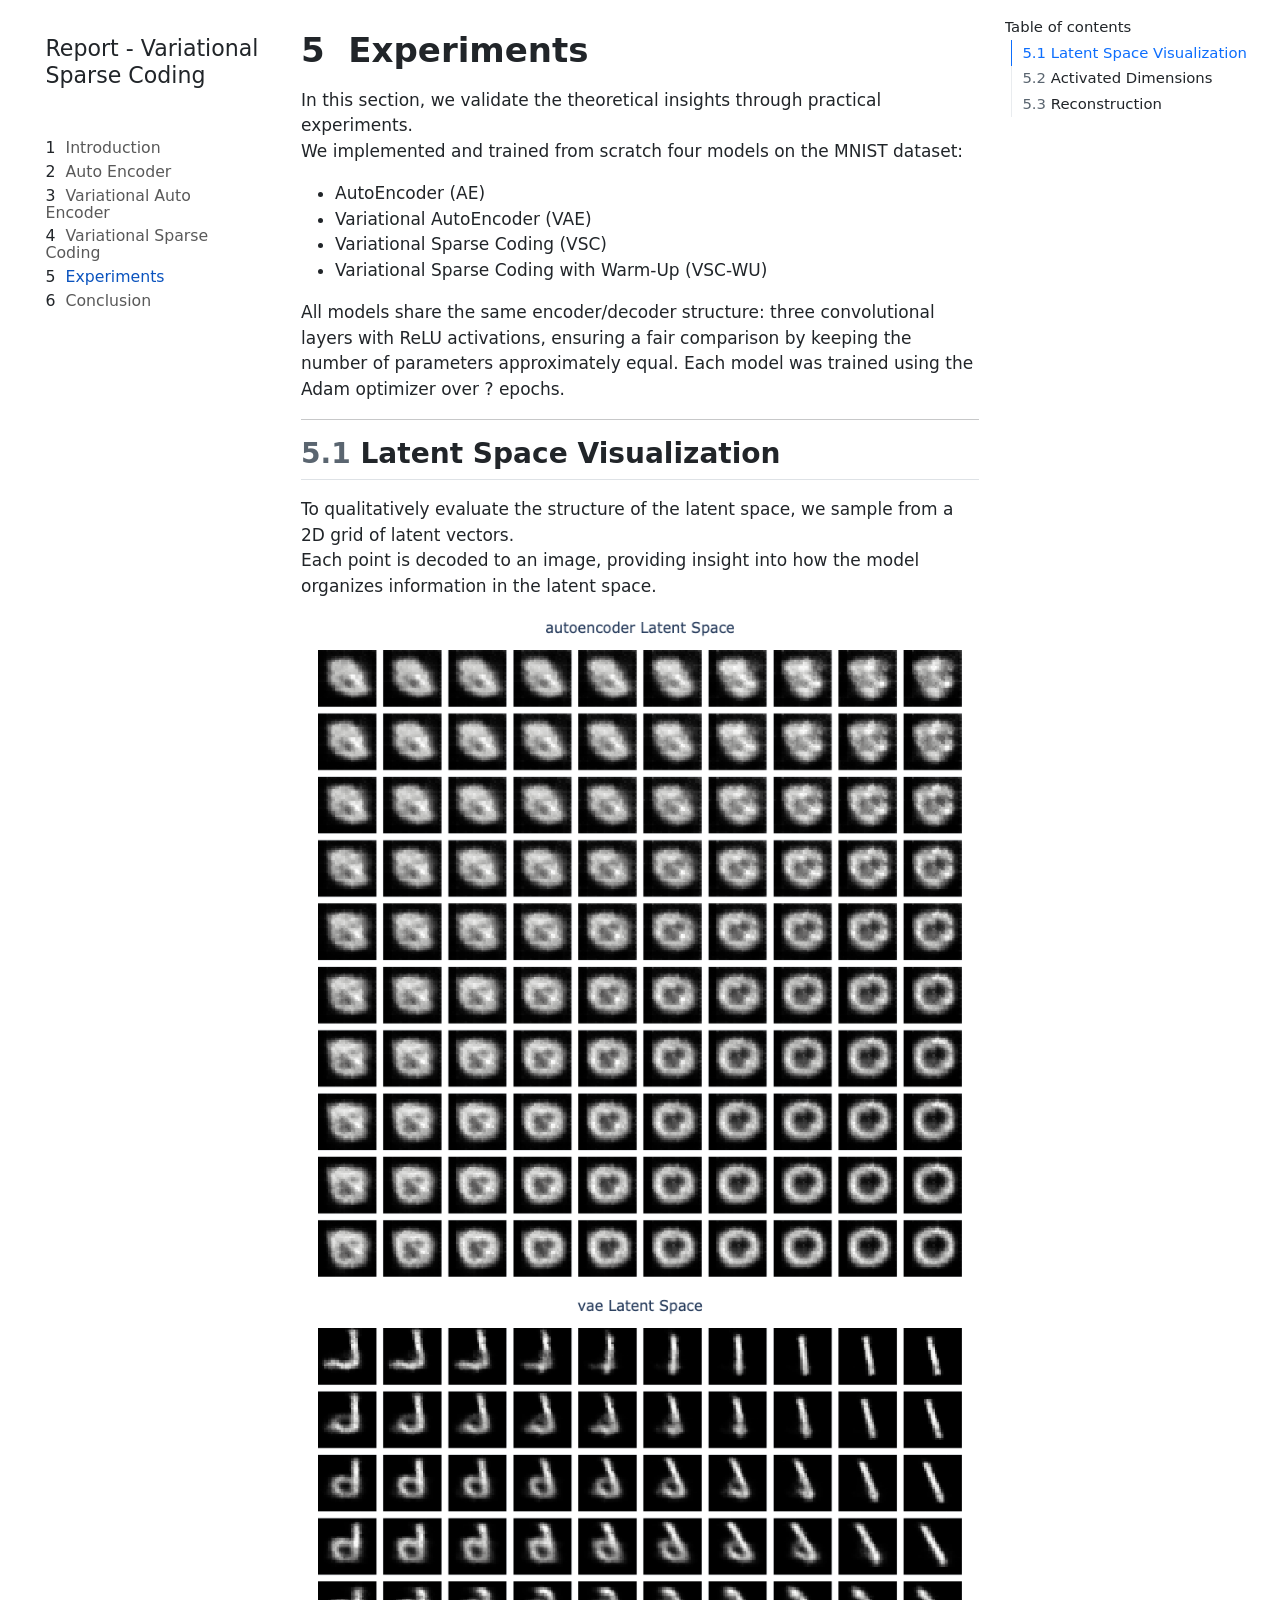
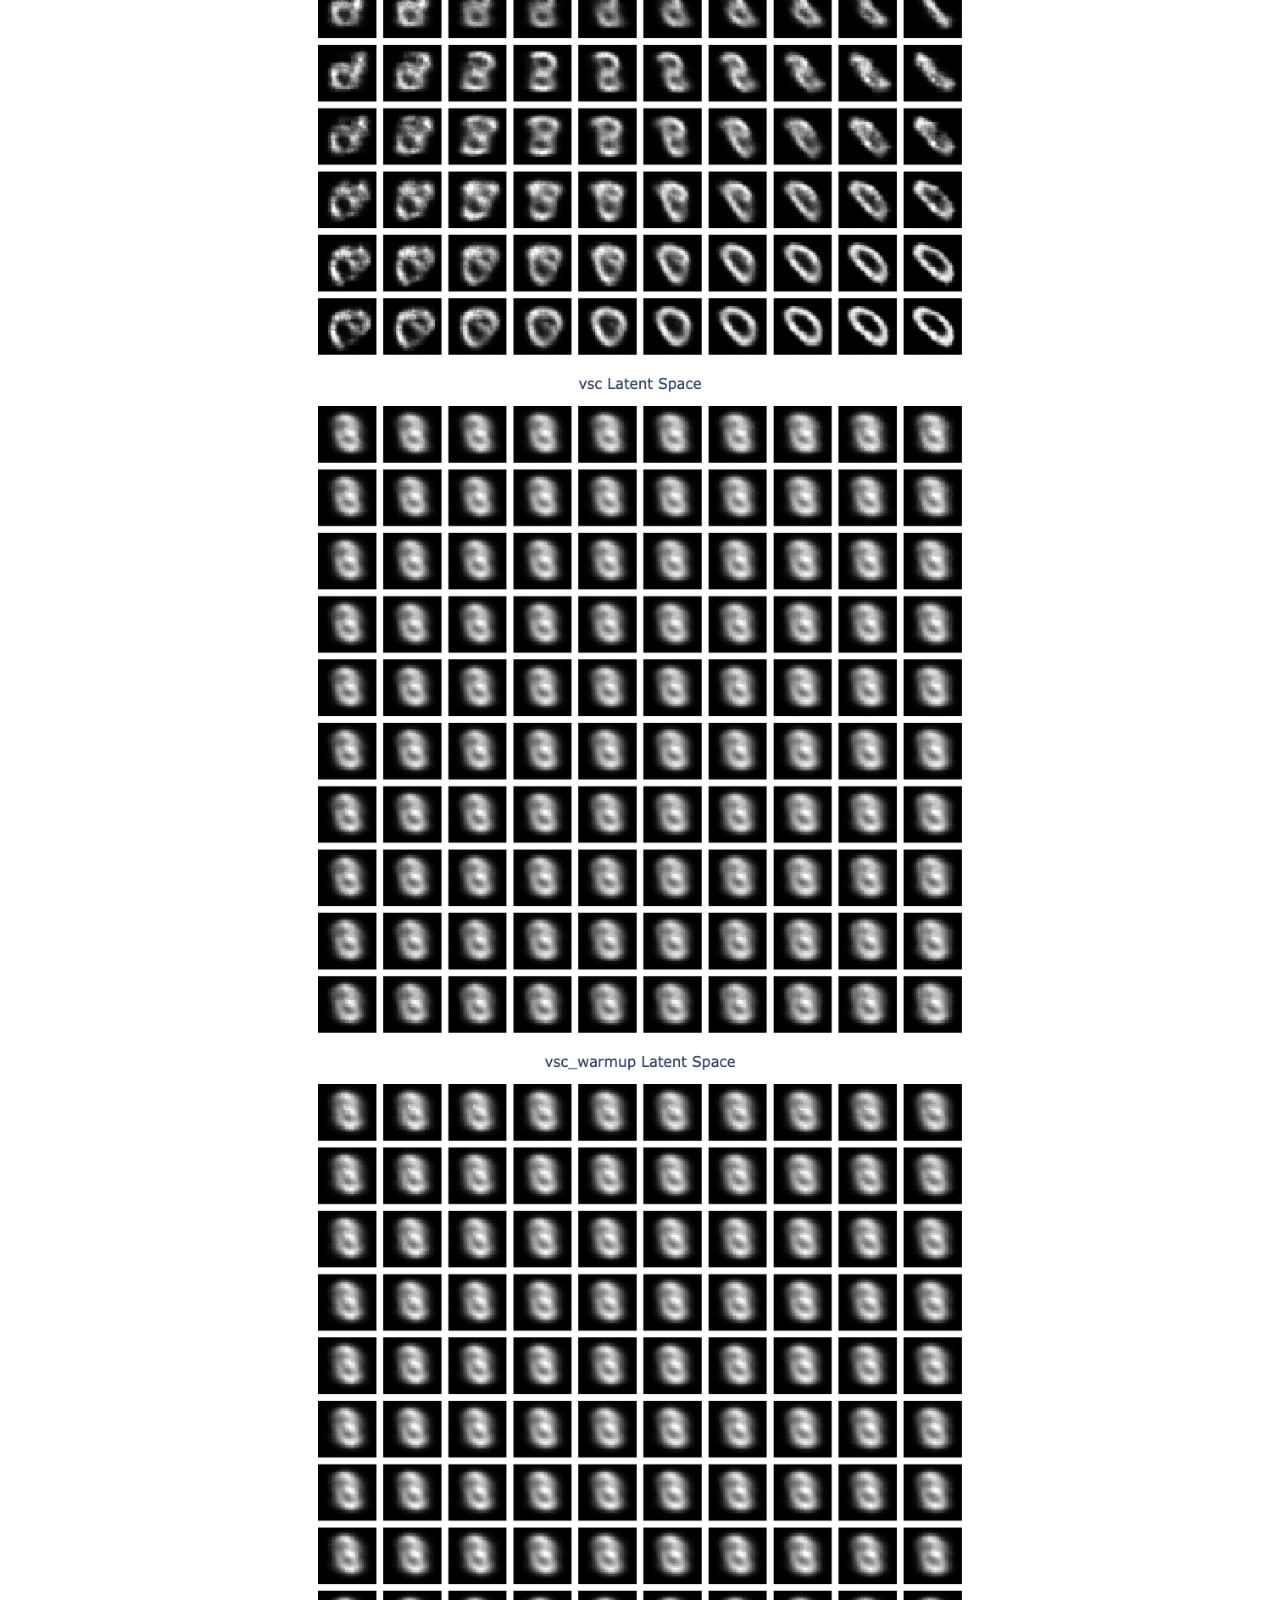
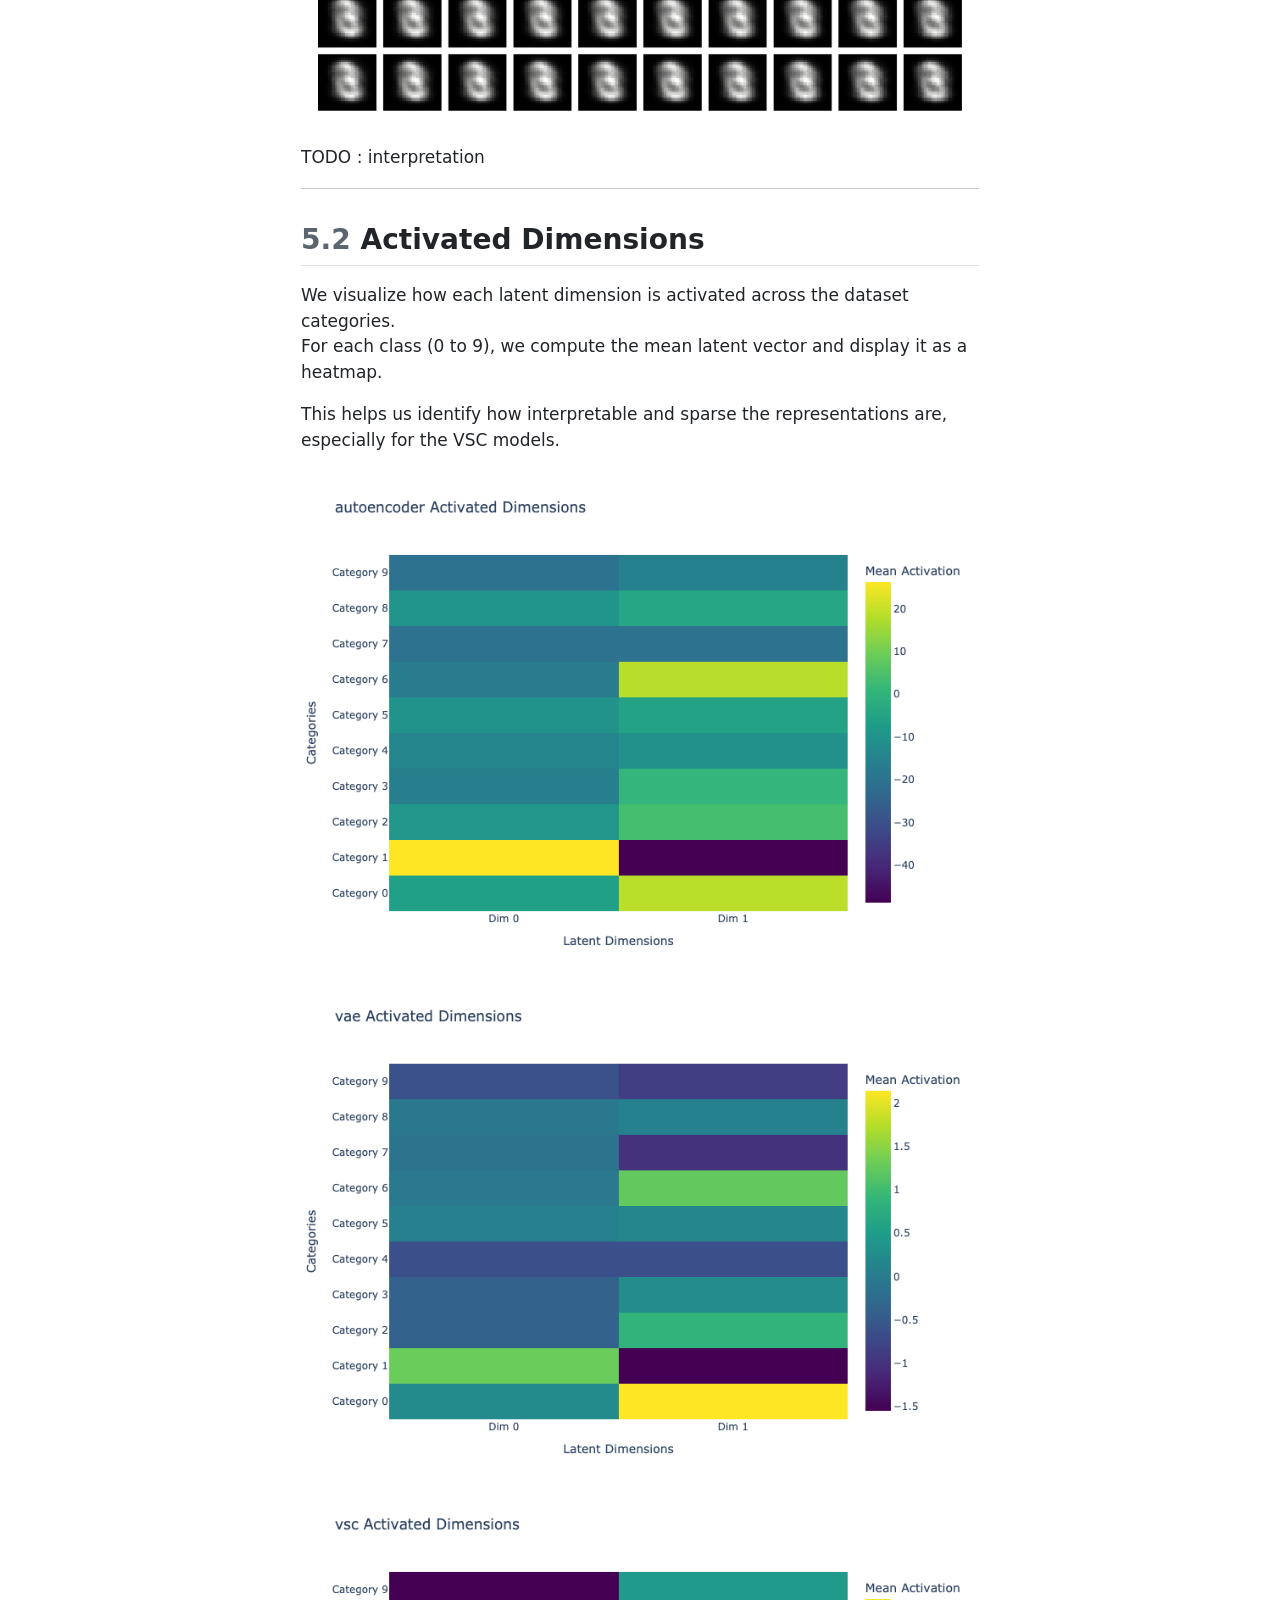
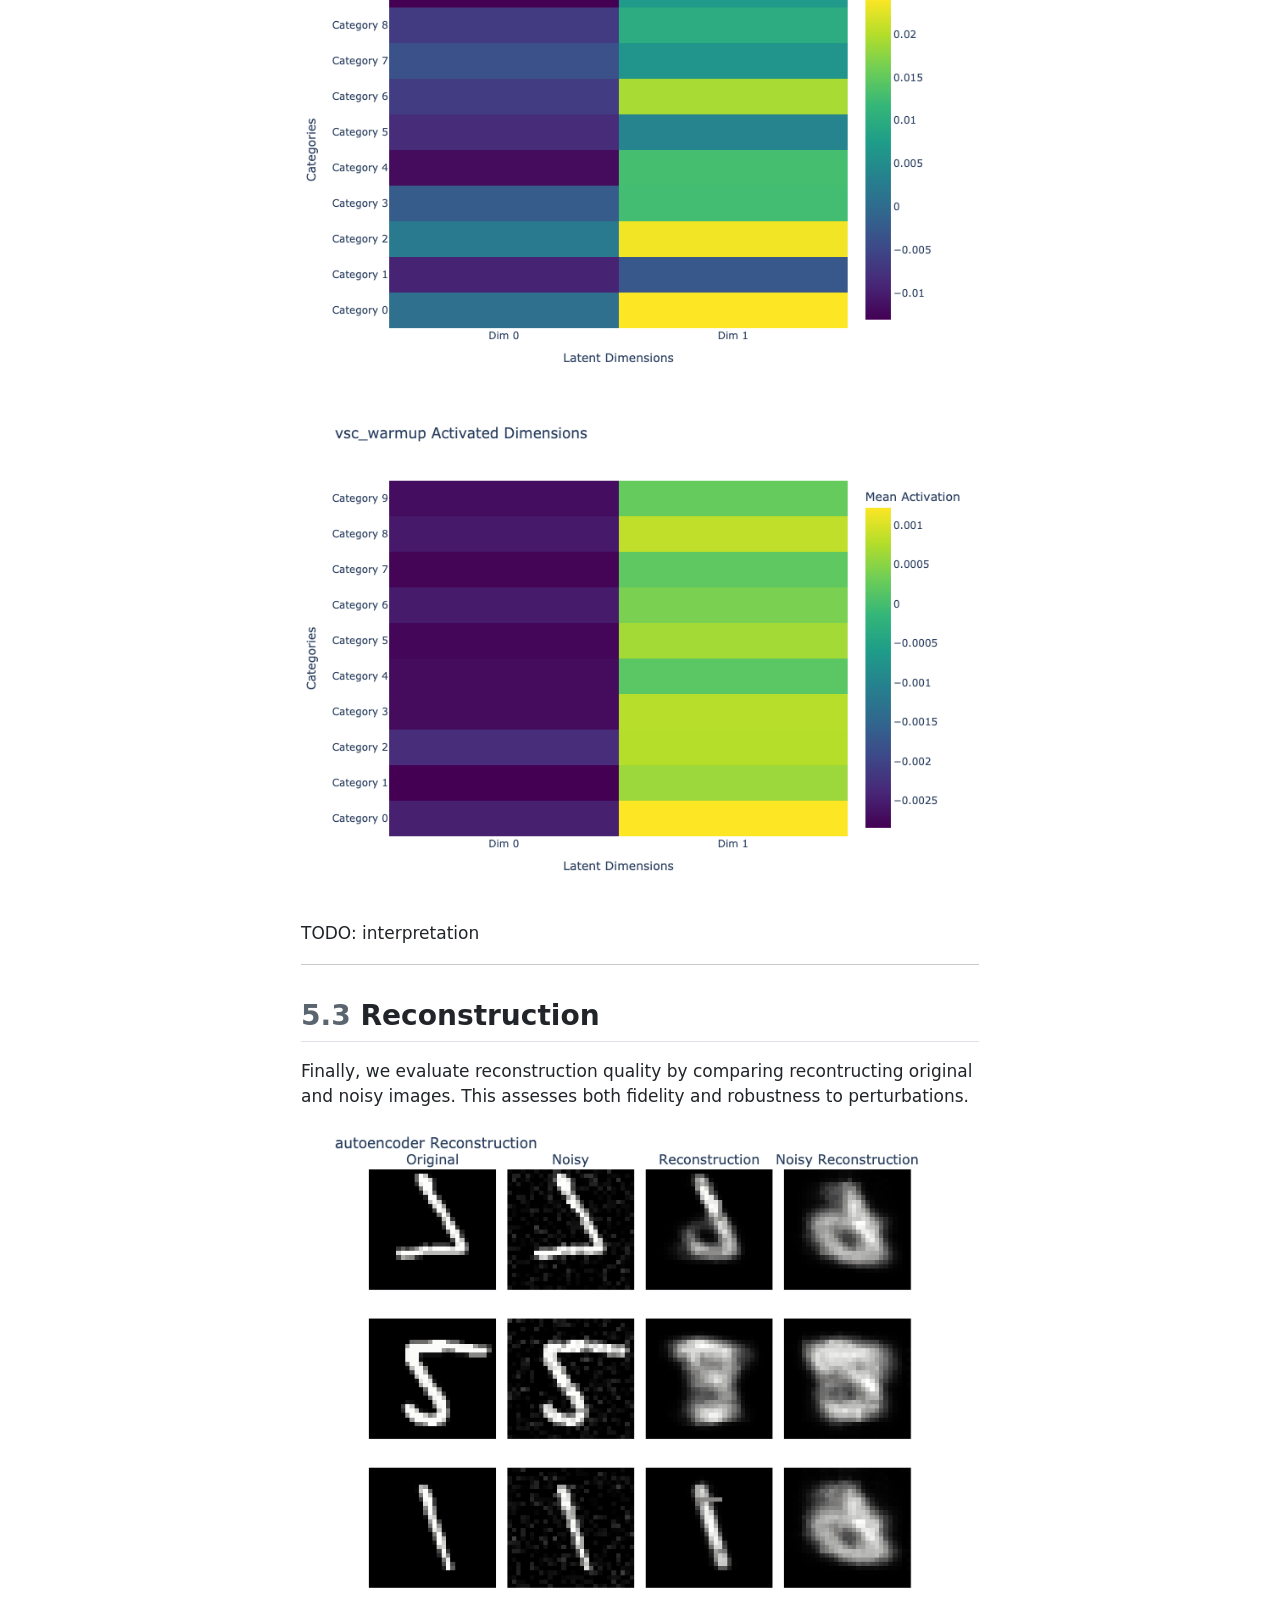
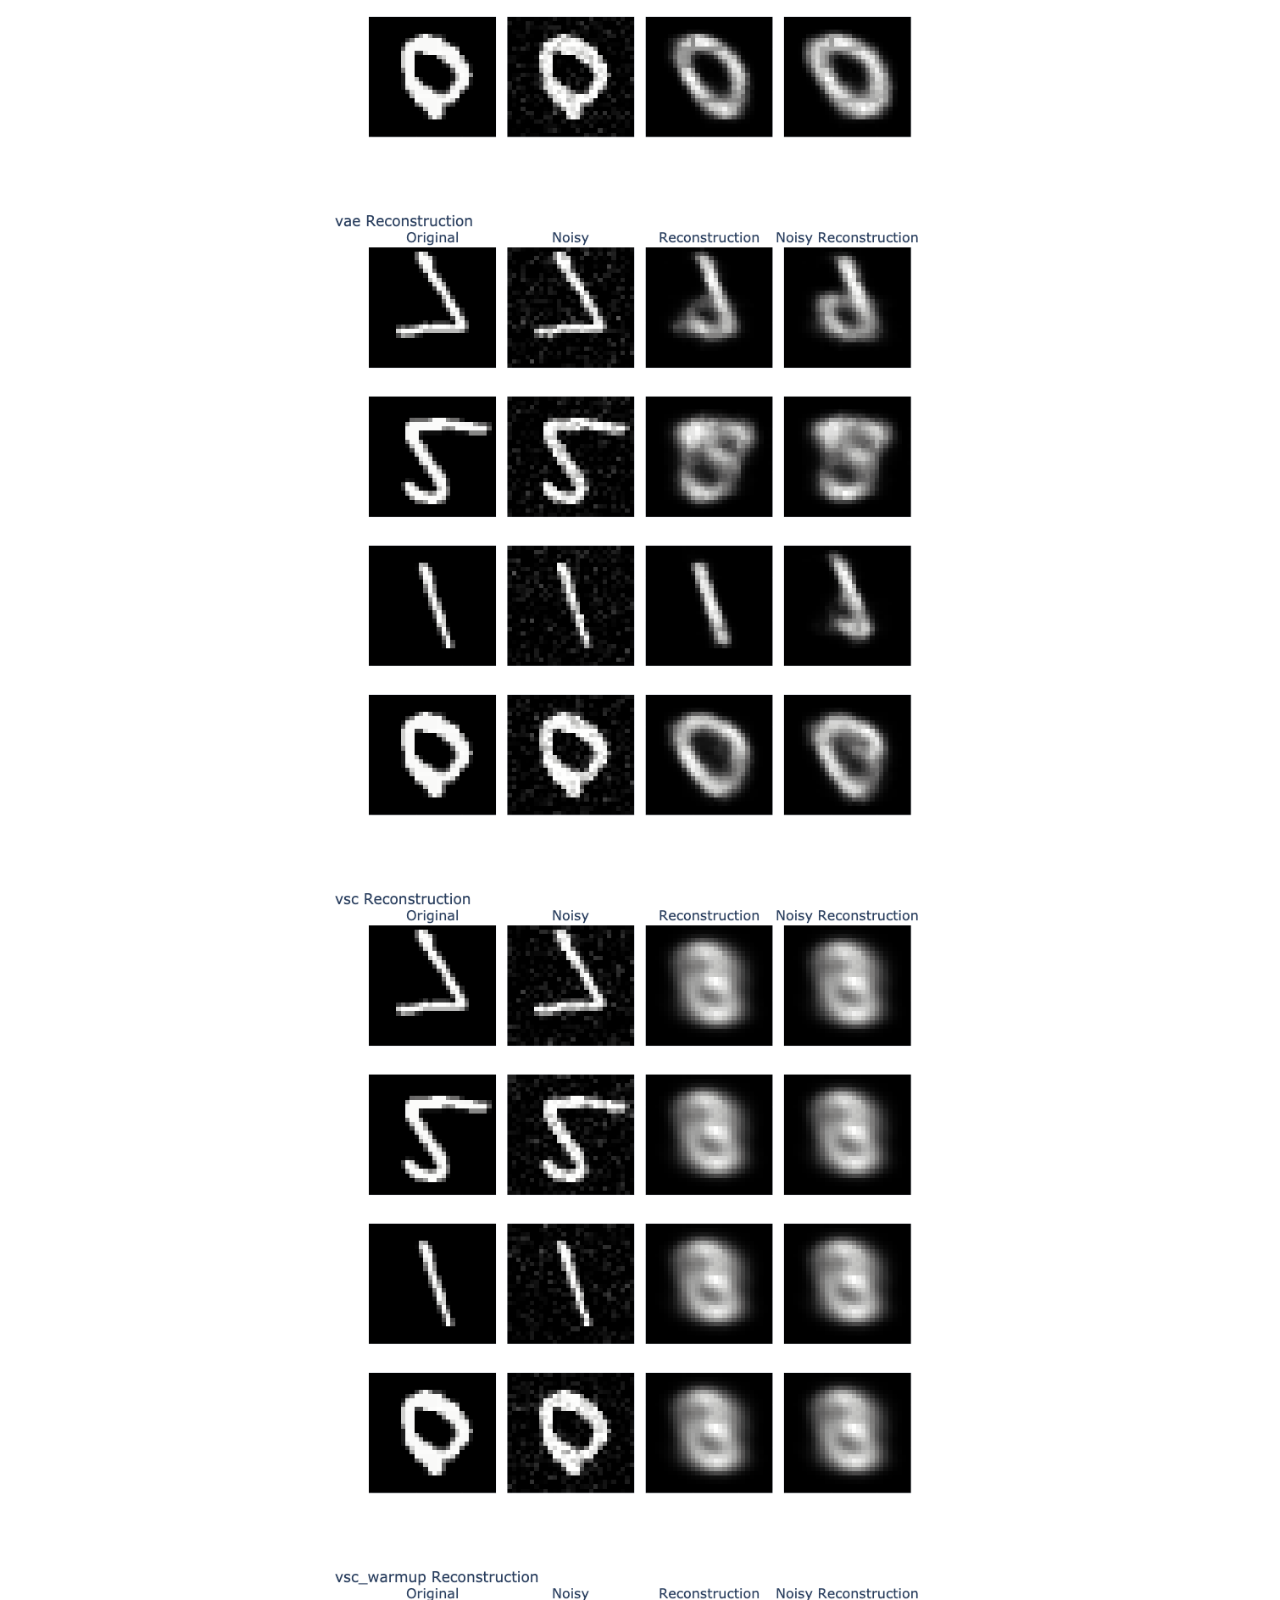
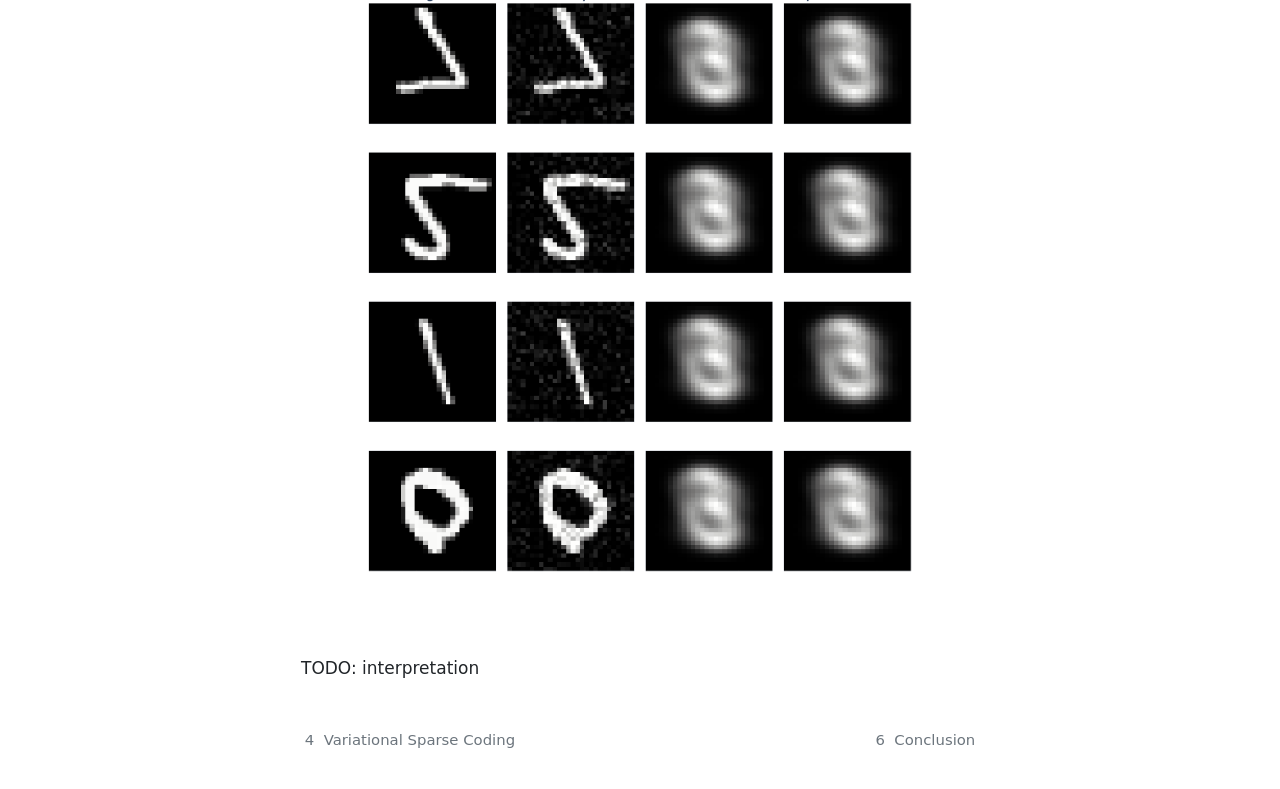
==== docs/experiments.html @ 44fa2bb8 "Merge pull request #7 from keinsam/main Web preview" ====
<!DOCTYPE html>
<html xmlns="http://www.w3.org/1999/xhtml" lang="en" xml:lang="en"><head>

<meta charset="utf-8">
<meta name="generator" content="quarto-1.4.538">

<meta name="viewport" content="width=device-width, initial-scale=1.0, user-scalable=yes">


<title>Report - Variational Sparse Coding - 5&nbsp; Experiments</title>
<style>
code{white-space: pre-wrap;}
span.smallcaps{font-variant: small-caps;}
div.columns{display: flex; gap: min(4vw, 1.5em);}
div.column{flex: auto; overflow-x: auto;}
div.hanging-indent{margin-left: 1.5em; text-indent: -1.5em;}
ul.task-list{list-style: none;}
ul.task-list li input[type="checkbox"] {
  width: 0.8em;
  margin: 0 0.8em 0.2em -1em; /* quarto-specific, see https://github.com/quarto-dev/quarto-cli/issues/4556 */ 
  vertical-align: middle;
}
</style>


<script src="site_libs/quarto-nav/quarto-nav.js"></script>
<script src="site_libs/quarto-nav/headroom.min.js"></script>
<script src="site_libs/clipboard/clipboard.min.js"></script>
<script src="site_libs/quarto-search/autocomplete.umd.js"></script>
<script src="site_libs/quarto-search/fuse.min.js"></script>
<script src="site_libs/quarto-search/quarto-search.js"></script>
<meta name="quarto:offset" content="./">
<link href="./conclusion.html" rel="next">
<link href="./vsc.html" rel="prev">
<script src="site_libs/quarto-html/quarto.js"></script>
<script src="site_libs/quarto-html/popper.min.js"></script>
<script src="site_libs/quarto-html/tippy.umd.min.js"></script>
<script src="site_libs/quarto-html/anchor.min.js"></script>
<link href="site_libs/quarto-html/tippy.css" rel="stylesheet">
<link href="site_libs/quarto-html/quarto-syntax-highlighting.css" rel="stylesheet" id="quarto-text-highlighting-styles">
<script src="site_libs/bootstrap/bootstrap.min.js"></script>
<link href="site_libs/bootstrap/bootstrap-icons.css" rel="stylesheet">
<link href="site_libs/bootstrap/bootstrap.min.css" rel="stylesheet" id="quarto-bootstrap" data-mode="light">
<script id="quarto-search-options" type="application/json">{
  "location": "sidebar",
  "copy-button": false,
  "collapse-after": 3,
  "panel-placement": "start",
  "type": "textbox",
  "limit": 50,
  "keyboard-shortcut": [
    "f",
    "/",
    "s"
  ],
  "show-item-context": false,
  "language": {
    "search-no-results-text": "No results",
    "search-matching-documents-text": "matching documents",
    "search-copy-link-title": "Copy link to search",
    "search-hide-matches-text": "Hide additional matches",
    "search-more-match-text": "more match in this document",
    "search-more-matches-text": "more matches in this document",
    "search-clear-button-title": "Clear",
    "search-text-placeholder": "",
    "search-detached-cancel-button-title": "Cancel",
    "search-submit-button-title": "Submit",
    "search-label": "Search"
  }
}</script>


</head>

<body class="nav-sidebar floating">

<div id="quarto-search-results"></div>
  <header id="quarto-header" class="headroom fixed-top">
  <nav class="quarto-secondary-nav">
    <div class="container-fluid d-flex">
      <button type="button" class="quarto-btn-toggle btn" data-bs-toggle="collapse" data-bs-target=".quarto-sidebar-collapse-item" aria-controls="quarto-sidebar" aria-expanded="false" aria-label="Toggle sidebar navigation" onclick="if (window.quartoToggleHeadroom) { window.quartoToggleHeadroom(); }">
        <i class="bi bi-layout-text-sidebar-reverse"></i>
      </button>
        <nav class="quarto-page-breadcrumbs" aria-label="breadcrumb"><ol class="breadcrumb"><li class="breadcrumb-item"><a href="./experiments.html"><span class="chapter-number">5</span>&nbsp; <span class="chapter-title">Experiments</span></a></li></ol></nav>
        <a class="flex-grow-1" role="button" data-bs-toggle="collapse" data-bs-target=".quarto-sidebar-collapse-item" aria-controls="quarto-sidebar" aria-expanded="false" aria-label="Toggle sidebar navigation" onclick="if (window.quartoToggleHeadroom) { window.quartoToggleHeadroom(); }">      
        </a>
      <button type="button" class="btn quarto-search-button" aria-label="" onclick="window.quartoOpenSearch();">
        <i class="bi bi-search"></i>
      </button>
    </div>
  </nav>
</header>
<!-- content -->
<div id="quarto-content" class="quarto-container page-columns page-rows-contents page-layout-article">
<!-- sidebar -->
  <nav id="quarto-sidebar" class="sidebar collapse collapse-horizontal quarto-sidebar-collapse-item sidebar-navigation floating overflow-auto">
    <div class="pt-lg-2 mt-2 text-left sidebar-header">
    <div class="sidebar-title mb-0 py-0">
      <a href="./">Report - Variational Sparse Coding</a> 
        <div class="sidebar-tools-main">
    <a href="https://github.com/your-username/your-repo-namehttps://github.com/Ophiase/VSC-For-Sparse-VAE" title="Source Code" class="quarto-navigation-tool px-1" aria-label="Source Code"><i class="bi bi-github"></i></a>
    <a href="./Report---Variational-Sparse-Coding.pdf" title="Download PDF" class="quarto-navigation-tool px-1" aria-label="Download PDF"><i class="bi bi-file-pdf"></i></a>
</div>
    </div>
      </div>
        <div class="mt-2 flex-shrink-0 align-items-center">
        <div class="sidebar-search">
        <div id="quarto-search" class="" title="Search"></div>
        </div>
        </div>
    <div class="sidebar-menu-container"> 
    <ul class="list-unstyled mt-1">
        <li class="sidebar-item">
  <div class="sidebar-item-container"> 
  <a href="./index.html" class="sidebar-item-text sidebar-link">
 <span class="menu-text"><span class="chapter-number">1</span>&nbsp; <span class="chapter-title">Introduction</span></span></a>
  </div>
</li>
        <li class="sidebar-item">
  <div class="sidebar-item-container"> 
  <a href="./autoencoder.html" class="sidebar-item-text sidebar-link">
 <span class="menu-text"><span class="chapter-number">2</span>&nbsp; <span class="chapter-title">Auto Encoder</span></span></a>
  </div>
</li>
        <li class="sidebar-item">
  <div class="sidebar-item-container"> 
  <a href="./vae.html" class="sidebar-item-text sidebar-link">
 <span class="menu-text"><span class="chapter-number">3</span>&nbsp; <span class="chapter-title">Variational Auto Encoder</span></span></a>
  </div>
</li>
        <li class="sidebar-item">
  <div class="sidebar-item-container"> 
  <a href="./vsc.html" class="sidebar-item-text sidebar-link">
 <span class="menu-text"><span class="chapter-number">4</span>&nbsp; <span class="chapter-title">Variational Sparse Coding</span></span></a>
  </div>
</li>
        <li class="sidebar-item">
  <div class="sidebar-item-container"> 
  <a href="./experiments.html" class="sidebar-item-text sidebar-link active">
 <span class="menu-text"><span class="chapter-number">5</span>&nbsp; <span class="chapter-title">Experiments</span></span></a>
  </div>
</li>
        <li class="sidebar-item">
  <div class="sidebar-item-container"> 
  <a href="./conclusion.html" class="sidebar-item-text sidebar-link">
 <span class="menu-text"><span class="chapter-number">6</span>&nbsp; <span class="chapter-title">Conclusion</span></span></a>
  </div>
</li>
    </ul>
    </div>
</nav>
<div id="quarto-sidebar-glass" class="quarto-sidebar-collapse-item" data-bs-toggle="collapse" data-bs-target=".quarto-sidebar-collapse-item"></div>
<!-- margin-sidebar -->
    <div id="quarto-margin-sidebar" class="sidebar margin-sidebar">
        <nav id="TOC" role="doc-toc" class="toc-active">
    <h2 id="toc-title">Table of contents</h2>
   
  <ul>
  <li><a href="#latent-space-visualization" id="toc-latent-space-visualization" class="nav-link active" data-scroll-target="#latent-space-visualization"><span class="header-section-number">5.1</span> Latent Space Visualization</a></li>
  <li><a href="#activated-dimensions" id="toc-activated-dimensions" class="nav-link" data-scroll-target="#activated-dimensions"><span class="header-section-number">5.2</span> Activated Dimensions</a></li>
  <li><a href="#reconstruction" id="toc-reconstruction" class="nav-link" data-scroll-target="#reconstruction"><span class="header-section-number">5.3</span> Reconstruction</a></li>
  </ul>
</nav>
    </div>
<!-- main -->
<main class="content" id="quarto-document-content">

<header id="title-block-header" class="quarto-title-block default">
<div class="quarto-title">
<h1 class="title"><span class="chapter-number">5</span>&nbsp; <span class="chapter-title">Experiments</span></h1>
</div>



<div class="quarto-title-meta">

    
  
    
  </div>
  


</header>


<p>In this section, we validate the theoretical insights through practical experiments.<br>
We implemented and trained from scratch four models on the MNIST dataset:</p>
<ul>
<li>AutoEncoder (AE)</li>
<li>Variational AutoEncoder (VAE)<br>
</li>
<li>Variational Sparse Coding (VSC)<br>
</li>
<li>Variational Sparse Coding with Warm-Up (VSC-WU)</li>
</ul>
<p>All models share the same encoder/decoder structure: three convolutional layers with ReLU activations, ensuring a fair comparison by keeping the number of parameters approximately equal. Each model was trained using the Adam optimizer over ? epochs.</p>
<hr>
<section id="latent-space-visualization" class="level2" data-number="5.1">
<h2 data-number="5.1" class="anchored" data-anchor-id="latent-space-visualization"><span class="header-section-number">5.1</span> Latent Space Visualization</h2>
<p>To qualitatively evaluate the structure of the latent space, we sample from a 2D grid of latent vectors.<br>
Each point is decoded to an image, providing insight into how the model organizes information in the latent space.</p>
<p><img src="assets/graphics/autoencoder/latent_space.png" class="img-fluid" alt="AE Latent Space"> <img src="assets/graphics/vae/latent_space.png" class="img-fluid" alt="VAE Latent Space"> <img src="assets/graphics/vsc/latent_space.png" class="img-fluid" alt="VSC Latent Space"> <img src="assets/graphics/vsc_warmup/latent_space.png" class="img-fluid" alt="VSC-WU Latent Space"></p>
<p>TODO : interpretation</p>
<hr>
</section>
<section id="activated-dimensions" class="level2" data-number="5.2">
<h2 data-number="5.2" class="anchored" data-anchor-id="activated-dimensions"><span class="header-section-number">5.2</span> Activated Dimensions</h2>
<p>We visualize how each latent dimension is activated across the dataset categories.<br>
For each class (0 to 9), we compute the mean latent vector and display it as a heatmap.</p>
<p>This helps us identify how interpretable and sparse the representations are, especially for the VSC models.</p>
<p><img src="assets/graphics/autoencoder/activated_dimensions.png" class="img-fluid" alt="AE Activated Dimensions"> <img src="assets/graphics/vae/activated_dimensions.png" class="img-fluid" alt="VAE Activated Dimensions"> <img src="assets/graphics/vsc/activated_dimensions.png" class="img-fluid" alt="VSC Activated Dimensions"> <img src="assets/graphics/vsc_warmup/activated_dimensions.png" class="img-fluid" alt="VSC-WU Activated Dimensions"></p>
<p>TODO: interpretation</p>
<hr>
</section>
<section id="reconstruction" class="level2" data-number="5.3">
<h2 data-number="5.3" class="anchored" data-anchor-id="reconstruction"><span class="header-section-number">5.3</span> Reconstruction</h2>
<p>Finally, we evaluate reconstruction quality by comparing recontructing original and noisy images. This assesses both fidelity and robustness to perturbations.</p>
<p><img src="assets/graphics/autoencoder/reconstruction.png" class="img-fluid" alt="AE Reconstructions"> <img src="assets/graphics/vae/reconstruction.png" class="img-fluid" alt="VAE Reconstructions"> <img src="assets/graphics/vsc/reconstruction.png" class="img-fluid" alt="VSC Reconstructions"> <img src="assets/graphics/vsc_warmup/reconstruction.png" class="img-fluid" alt="VSC-WU Reconstructions"></p>
<p>TODO: interpretation</p>


</section>

</main> <!-- /main -->
<script id="quarto-html-after-body" type="application/javascript">
window.document.addEventListener("DOMContentLoaded", function (event) {
  const toggleBodyColorMode = (bsSheetEl) => {
    const mode = bsSheetEl.getAttribute("data-mode");
    const bodyEl = window.document.querySelector("body");
    if (mode === "dark") {
      bodyEl.classList.add("quarto-dark");
      bodyEl.classList.remove("quarto-light");
    } else {
      bodyEl.classList.add("quarto-light");
      bodyEl.classList.remove("quarto-dark");
    }
  }
  const toggleBodyColorPrimary = () => {
    const bsSheetEl = window.document.querySelector("link#quarto-bootstrap");
    if (bsSheetEl) {
      toggleBodyColorMode(bsSheetEl);
    }
  }
  toggleBodyColorPrimary();  
  const icon = "";
  const anchorJS = new window.AnchorJS();
  anchorJS.options = {
    placement: 'right',
    icon: icon
  };
  anchorJS.add('.anchored');
  const isCodeAnnotation = (el) => {
    for (const clz of el.classList) {
      if (clz.startsWith('code-annotation-')) {                     
        return true;
      }
    }
    return false;
  }
  const clipboard = new window.ClipboardJS('.code-copy-button', {
    text: function(trigger) {
      const codeEl = trigger.previousElementSibling.cloneNode(true);
      for (const childEl of codeEl.children) {
        if (isCodeAnnotation(childEl)) {
          childEl.remove();
        }
      }
      return codeEl.innerText;
    }
  });
  clipboard.on('success', function(e) {
    // button target
    const button = e.trigger;
    // don't keep focus
    button.blur();
    // flash "checked"
    button.classList.add('code-copy-button-checked');
    var currentTitle = button.getAttribute("title");
    button.setAttribute("title", "Copied!");
    let tooltip;
    if (window.bootstrap) {
      button.setAttribute("data-bs-toggle", "tooltip");
      button.setAttribute("data-bs-placement", "left");
      button.setAttribute("data-bs-title", "Copied!");
      tooltip = new bootstrap.Tooltip(button, 
        { trigger: "manual", 
          customClass: "code-copy-button-tooltip",
          offset: [0, -8]});
      tooltip.show();    
    }
    setTimeout(function() {
      if (tooltip) {
        tooltip.hide();
        button.removeAttribute("data-bs-title");
        button.removeAttribute("data-bs-toggle");
        button.removeAttribute("data-bs-placement");
      }
      button.setAttribute("title", currentTitle);
      button.classList.remove('code-copy-button-checked');
    }, 1000);
    // clear code selection
    e.clearSelection();
  });
  function tippyHover(el, contentFn, onTriggerFn, onUntriggerFn) {
    const config = {
      allowHTML: true,
      maxWidth: 500,
      delay: 100,
      arrow: false,
      appendTo: function(el) {
          return el.parentElement;
      },
      interactive: true,
      interactiveBorder: 10,
      theme: 'quarto',
      placement: 'bottom-start',
    };
    if (contentFn) {
      config.content = contentFn;
    }
    if (onTriggerFn) {
      config.onTrigger = onTriggerFn;
    }
    if (onUntriggerFn) {
      config.onUntrigger = onUntriggerFn;
    }
    window.tippy(el, config); 
  }
  const noterefs = window.document.querySelectorAll('a[role="doc-noteref"]');
  for (var i=0; i<noterefs.length; i++) {
    const ref = noterefs[i];
    tippyHover(ref, function() {
      // use id or data attribute instead here
      let href = ref.getAttribute('data-footnote-href') || ref.getAttribute('href');
      try { href = new URL(href).hash; } catch {}
      const id = href.replace(/^#\/?/, "");
      const note = window.document.getElementById(id);
      return note.innerHTML;
    });
  }
  const xrefs = window.document.querySelectorAll('a.quarto-xref');
  const processXRef = (id, note) => {
    // Strip column container classes
    const stripColumnClz = (el) => {
      el.classList.remove("page-full", "page-columns");
      if (el.children) {
        for (const child of el.children) {
          stripColumnClz(child);
        }
      }
    }
    stripColumnClz(note)
    if (id === null || id.startsWith('sec-')) {
      // Special case sections, only their first couple elements
      const container = document.createElement("div");
      if (note.children && note.children.length > 2) {
        container.appendChild(note.children[0].cloneNode(true));
        for (let i = 1; i < note.children.length; i++) {
          const child = note.children[i];
          if (child.tagName === "P" && child.innerText === "") {
            continue;
          } else {
            container.appendChild(child.cloneNode(true));
            break;
          }
        }
        if (window.Quarto?.typesetMath) {
          window.Quarto.typesetMath(container);
        }
        return container.innerHTML
      } else {
        if (window.Quarto?.typesetMath) {
          window.Quarto.typesetMath(note);
        }
        return note.innerHTML;
      }
    } else {
      // Remove any anchor links if they are present
      const anchorLink = note.querySelector('a.anchorjs-link');
      if (anchorLink) {
        anchorLink.remove();
      }
      if (window.Quarto?.typesetMath) {
        window.Quarto.typesetMath(note);
      }
      return note.innerHTML;
    }
  }
  for (var i=0; i<xrefs.length; i++) {
    const xref = xrefs[i];
    tippyHover(xref, undefined, function(instance) {
      instance.disable();
      let url = xref.getAttribute('href');
      let hash = undefined; 
      if (url.startsWith('#')) {
        hash = url;
      } else {
        try { hash = new URL(url).hash; } catch {}
      }
      if (hash) {
        const id = hash.replace(/^#\/?/, "");
        const note = window.document.getElementById(id);
        if (note !== null) {
          try {
            const html = processXRef(id, note.cloneNode(true));
            instance.setContent(html);
          } finally {
            instance.enable();
            instance.show();
          }
        } else {
          // See if we can fetch this
          fetch(url.split('#')[0])
          .then(res => res.text())
          .then(html => {
            const parser = new DOMParser();
            const htmlDoc = parser.parseFromString(html, "text/html");
            const note = htmlDoc.getElementById(id);
            if (note !== null) {
              const html = processXRef(id, note);
              instance.setContent(html);
            } 
          }).finally(() => {
            instance.enable();
            instance.show();
          });
        }
      } else {
        // See if we can fetch a full url (with no hash to target)
        // This is a special case and we should probably do some content thinning / targeting
        fetch(url)
        .then(res => res.text())
        .then(html => {
          const parser = new DOMParser();
          const htmlDoc = parser.parseFromString(html, "text/html");
          const note = htmlDoc.querySelector('main.content');
          if (note !== null) {
            // This should only happen for chapter cross references
            // (since there is no id in the URL)
            // remove the first header
            if (note.children.length > 0 && note.children[0].tagName === "HEADER") {
              note.children[0].remove();
            }
            const html = processXRef(null, note);
            instance.setContent(html);
          } 
        }).finally(() => {
          instance.enable();
          instance.show();
        });
      }
    }, function(instance) {
    });
  }
      let selectedAnnoteEl;
      const selectorForAnnotation = ( cell, annotation) => {
        let cellAttr = 'data-code-cell="' + cell + '"';
        let lineAttr = 'data-code-annotation="' +  annotation + '"';
        const selector = 'span[' + cellAttr + '][' + lineAttr + ']';
        return selector;
      }
      const selectCodeLines = (annoteEl) => {
        const doc = window.document;
        const targetCell = annoteEl.getAttribute("data-target-cell");
        const targetAnnotation = annoteEl.getAttribute("data-target-annotation");
        const annoteSpan = window.document.querySelector(selectorForAnnotation(targetCell, targetAnnotation));
        const lines = annoteSpan.getAttribute("data-code-lines").split(",");
        const lineIds = lines.map((line) => {
          return targetCell + "-" + line;
        })
        let top = null;
        let height = null;
        let parent = null;
        if (lineIds.length > 0) {
            //compute the position of the single el (top and bottom and make a div)
            const el = window.document.getElementById(lineIds[0]);
            top = el.offsetTop;
            height = el.offsetHeight;
            parent = el.parentElement.parentElement;
          if (lineIds.length > 1) {
            const lastEl = window.document.getElementById(lineIds[lineIds.length - 1]);
            const bottom = lastEl.offsetTop + lastEl.offsetHeight;
            height = bottom - top;
          }
          if (top !== null && height !== null && parent !== null) {
            // cook up a div (if necessary) and position it 
            let div = window.document.getElementById("code-annotation-line-highlight");
            if (div === null) {
              div = window.document.createElement("div");
              div.setAttribute("id", "code-annotation-line-highlight");
              div.style.position = 'absolute';
              parent.appendChild(div);
            }
            div.style.top = top - 2 + "px";
            div.style.height = height + 4 + "px";
            div.style.left = 0;
            let gutterDiv = window.document.getElementById("code-annotation-line-highlight-gutter");
            if (gutterDiv === null) {
              gutterDiv = window.document.createElement("div");
              gutterDiv.setAttribute("id", "code-annotation-line-highlight-gutter");
              gutterDiv.style.position = 'absolute';
              const codeCell = window.document.getElementById(targetCell);
              const gutter = codeCell.querySelector('.code-annotation-gutter');
              gutter.appendChild(gutterDiv);
            }
            gutterDiv.style.top = top - 2 + "px";
            gutterDiv.style.height = height + 4 + "px";
          }
          selectedAnnoteEl = annoteEl;
        }
      };
      const unselectCodeLines = () => {
        const elementsIds = ["code-annotation-line-highlight", "code-annotation-line-highlight-gutter"];
        elementsIds.forEach((elId) => {
          const div = window.document.getElementById(elId);
          if (div) {
            div.remove();
          }
        });
        selectedAnnoteEl = undefined;
      };
        // Handle positioning of the toggle
    window.addEventListener(
      "resize",
      throttle(() => {
        elRect = undefined;
        if (selectedAnnoteEl) {
          selectCodeLines(selectedAnnoteEl);
        }
      }, 10)
    );
    function throttle(fn, ms) {
    let throttle = false;
    let timer;
      return (...args) => {
        if(!throttle) { // first call gets through
            fn.apply(this, args);
            throttle = true;
        } else { // all the others get throttled
            if(timer) clearTimeout(timer); // cancel #2
            timer = setTimeout(() => {
              fn.apply(this, args);
              timer = throttle = false;
            }, ms);
        }
      };
    }
      // Attach click handler to the DT
      const annoteDls = window.document.querySelectorAll('dt[data-target-cell]');
      for (const annoteDlNode of annoteDls) {
        annoteDlNode.addEventListener('click', (event) => {
          const clickedEl = event.target;
          if (clickedEl !== selectedAnnoteEl) {
            unselectCodeLines();
            const activeEl = window.document.querySelector('dt[data-target-cell].code-annotation-active');
            if (activeEl) {
              activeEl.classList.remove('code-annotation-active');
            }
            selectCodeLines(clickedEl);
            clickedEl.classList.add('code-annotation-active');
          } else {
            // Unselect the line
            unselectCodeLines();
            clickedEl.classList.remove('code-annotation-active');
          }
        });
      }
  const findCites = (el) => {
    const parentEl = el.parentElement;
    if (parentEl) {
      const cites = parentEl.dataset.cites;
      if (cites) {
        return {
          el,
          cites: cites.split(' ')
        };
      } else {
        return findCites(el.parentElement)
      }
    } else {
      return undefined;
    }
  };
  var bibliorefs = window.document.querySelectorAll('a[role="doc-biblioref"]');
  for (var i=0; i<bibliorefs.length; i++) {
    const ref = bibliorefs[i];
    const citeInfo = findCites(ref);
    if (citeInfo) {
      tippyHover(citeInfo.el, function() {
        var popup = window.document.createElement('div');
        citeInfo.cites.forEach(function(cite) {
          var citeDiv = window.document.createElement('div');
          citeDiv.classList.add('hanging-indent');
          citeDiv.classList.add('csl-entry');
          var biblioDiv = window.document.getElementById('ref-' + cite);
          if (biblioDiv) {
            citeDiv.innerHTML = biblioDiv.innerHTML;
          }
          popup.appendChild(citeDiv);
        });
        return popup.innerHTML;
      });
    }
  }
});
</script>
<nav class="page-navigation">
  <div class="nav-page nav-page-previous">
      <a href="./vsc.html" class="pagination-link  aria-label=" &lt;span="" sparse="" coding&lt;="" span&gt;"="">
        <i class="bi bi-arrow-left-short"></i> <span class="nav-page-text"><span class="chapter-number">4</span>&nbsp; <span class="chapter-title">Variational Sparse Coding</span></span>
      </a>          
  </div>
  <div class="nav-page nav-page-next">
      <a href="./conclusion.html" class="pagination-link" aria-label="<span class='chapter-number'>6</span>&nbsp; <span class='chapter-title'>Conclusion</span>">
        <span class="nav-page-text"><span class="chapter-number">6</span>&nbsp; <span class="chapter-title">Conclusion</span></span> <i class="bi bi-arrow-right-short"></i>
      </a>
  </div>
</nav>
</div> <!-- /content -->




</body></html>
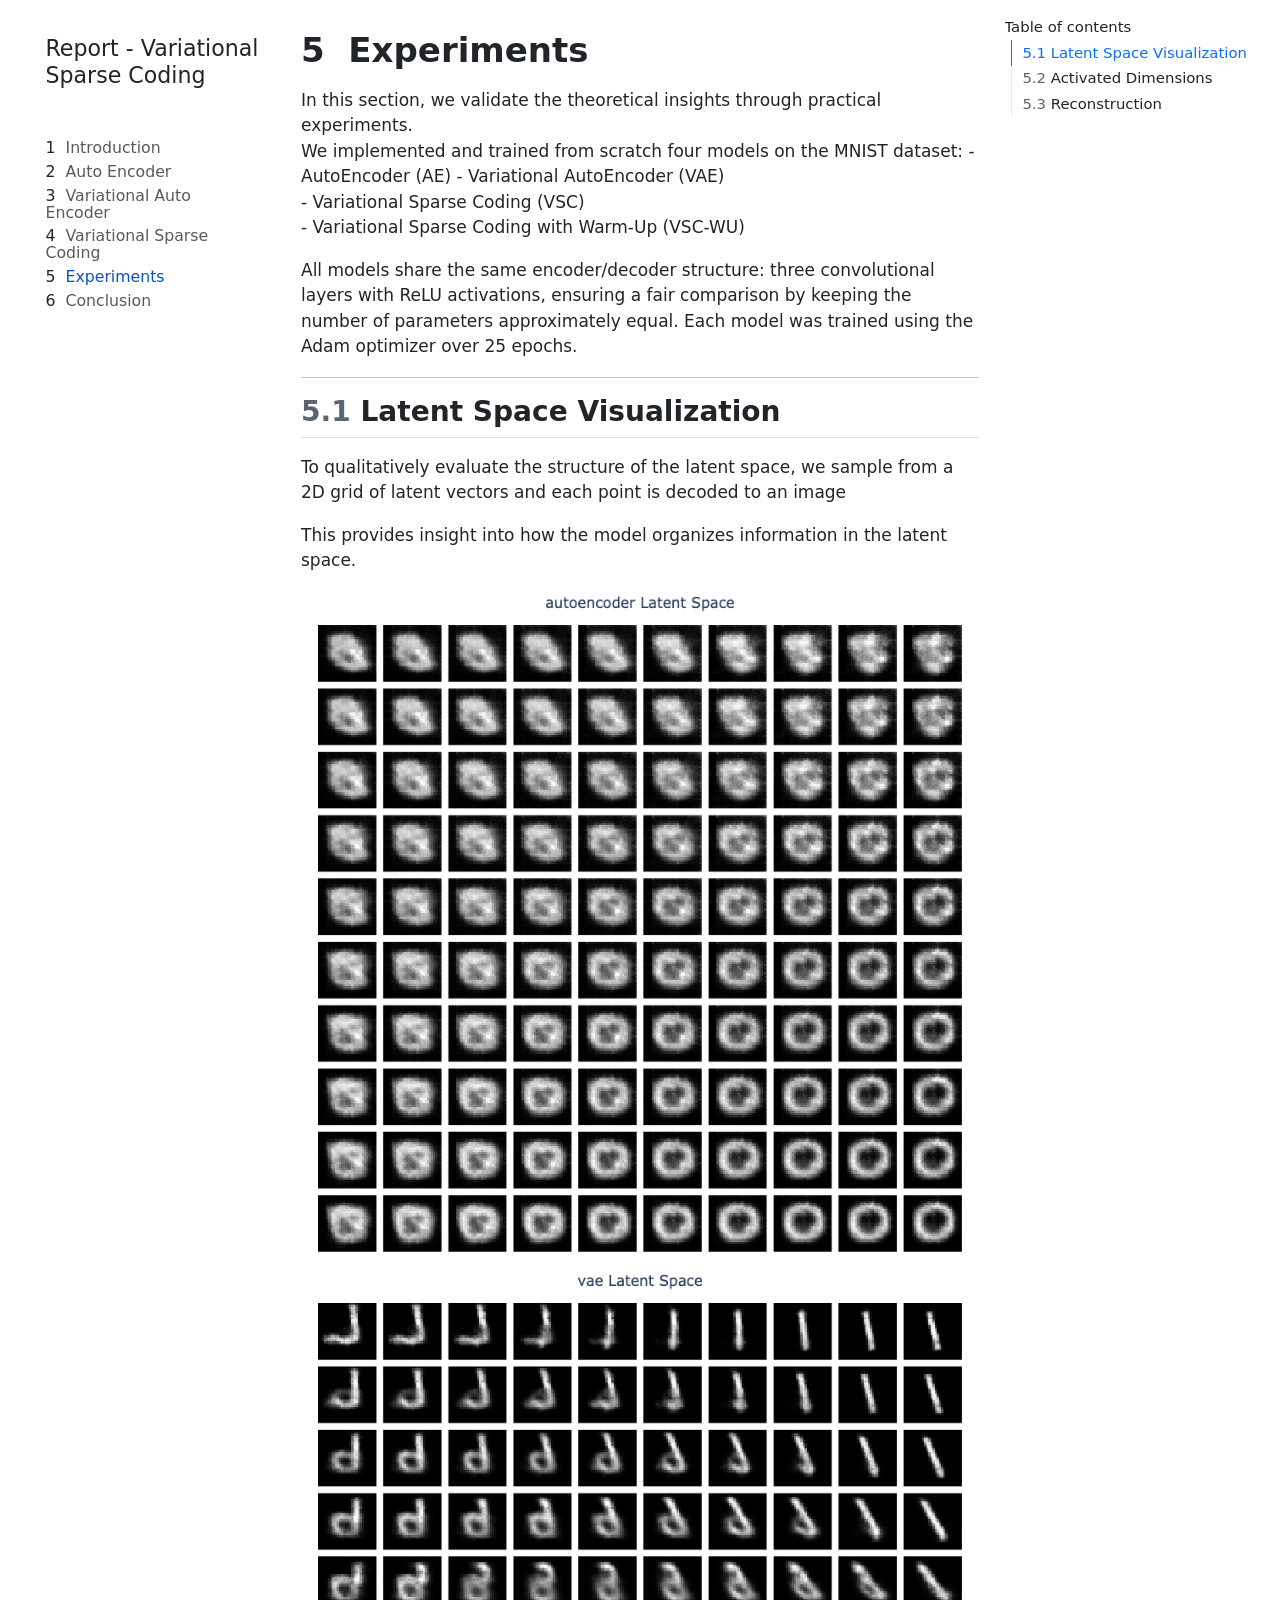
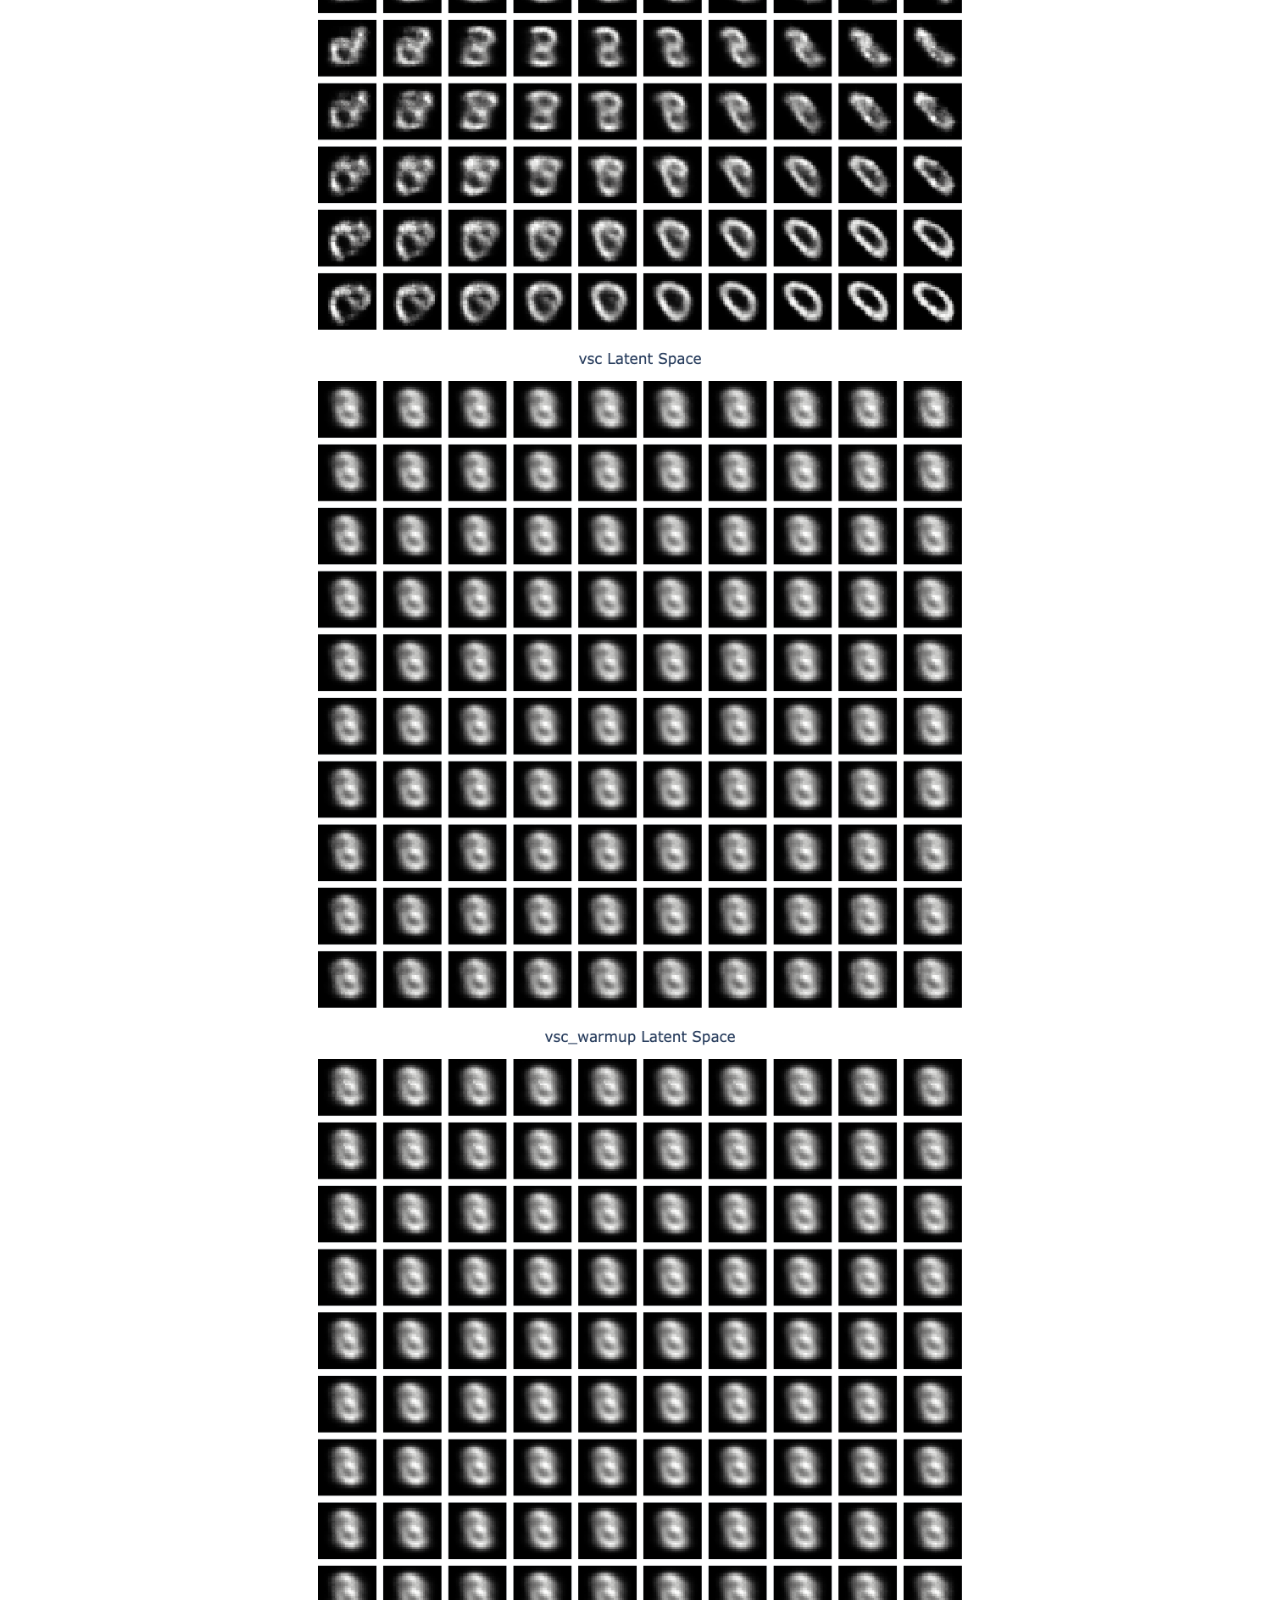
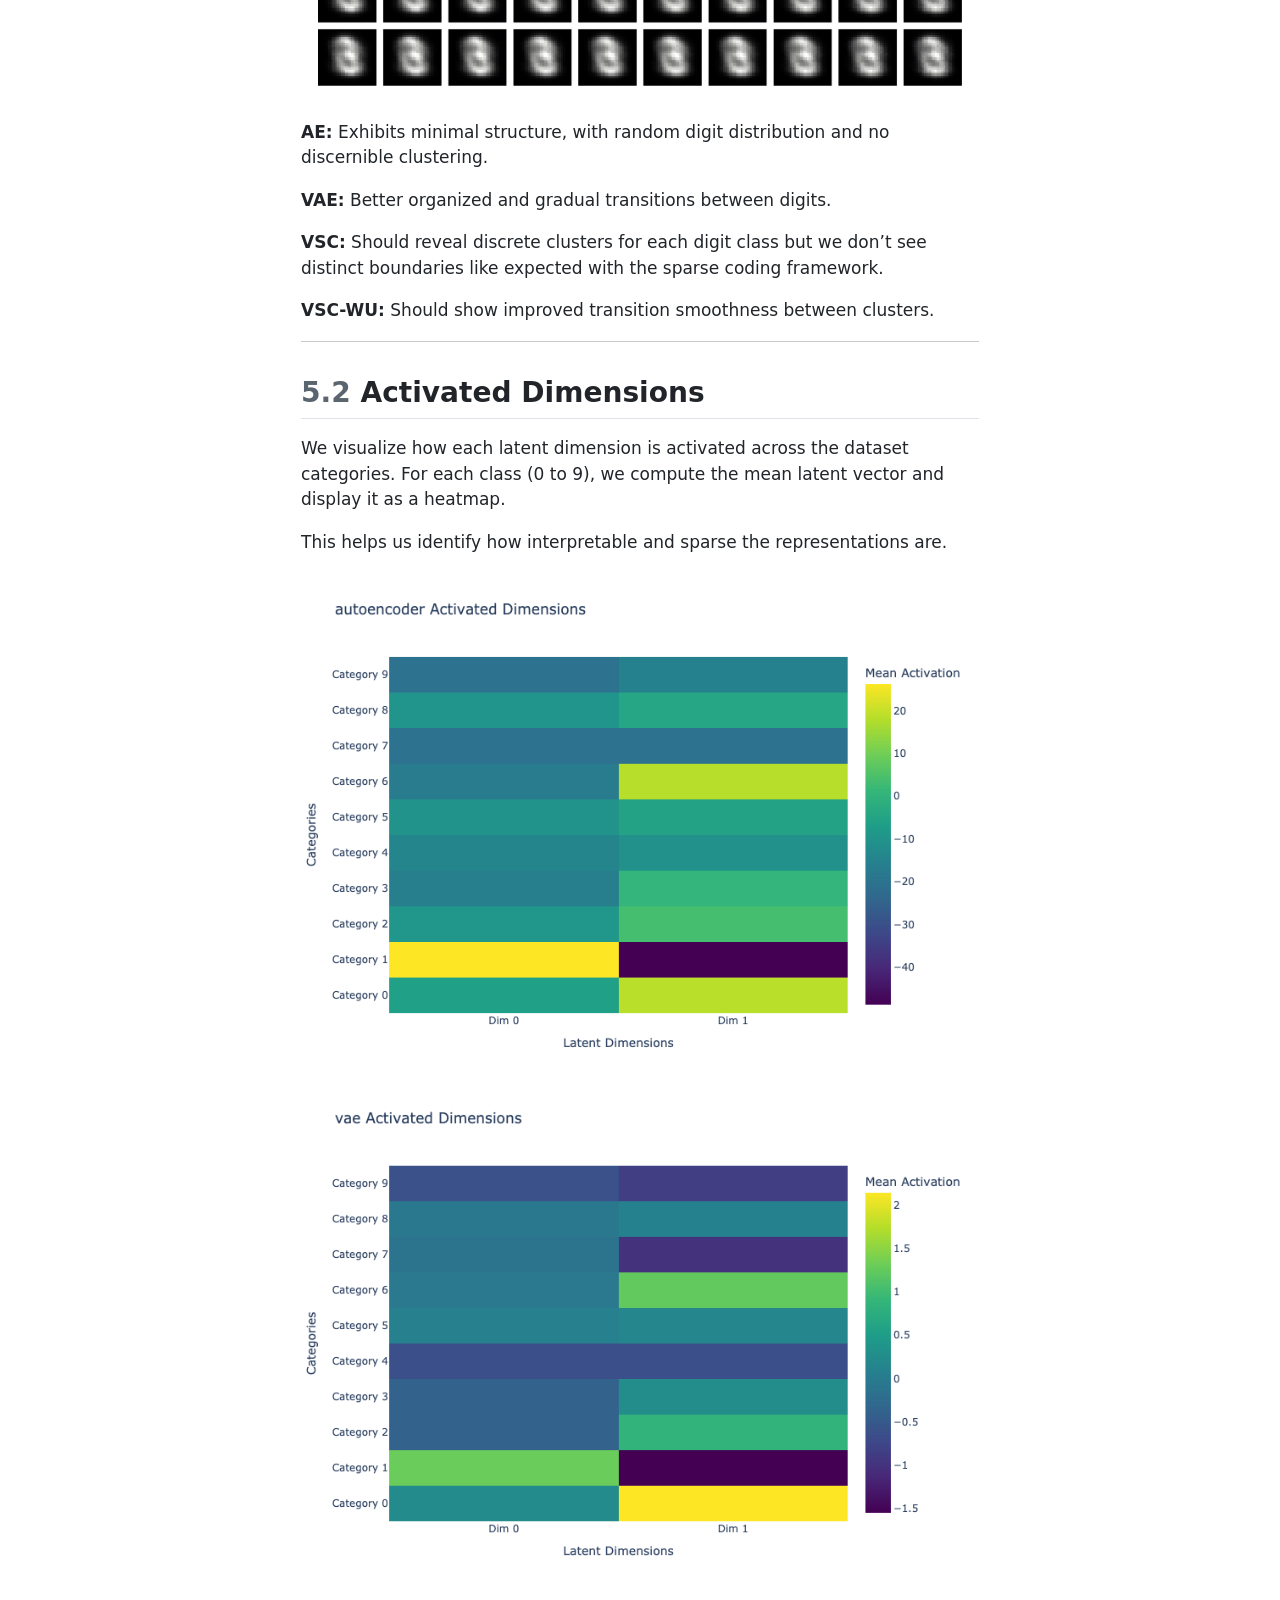
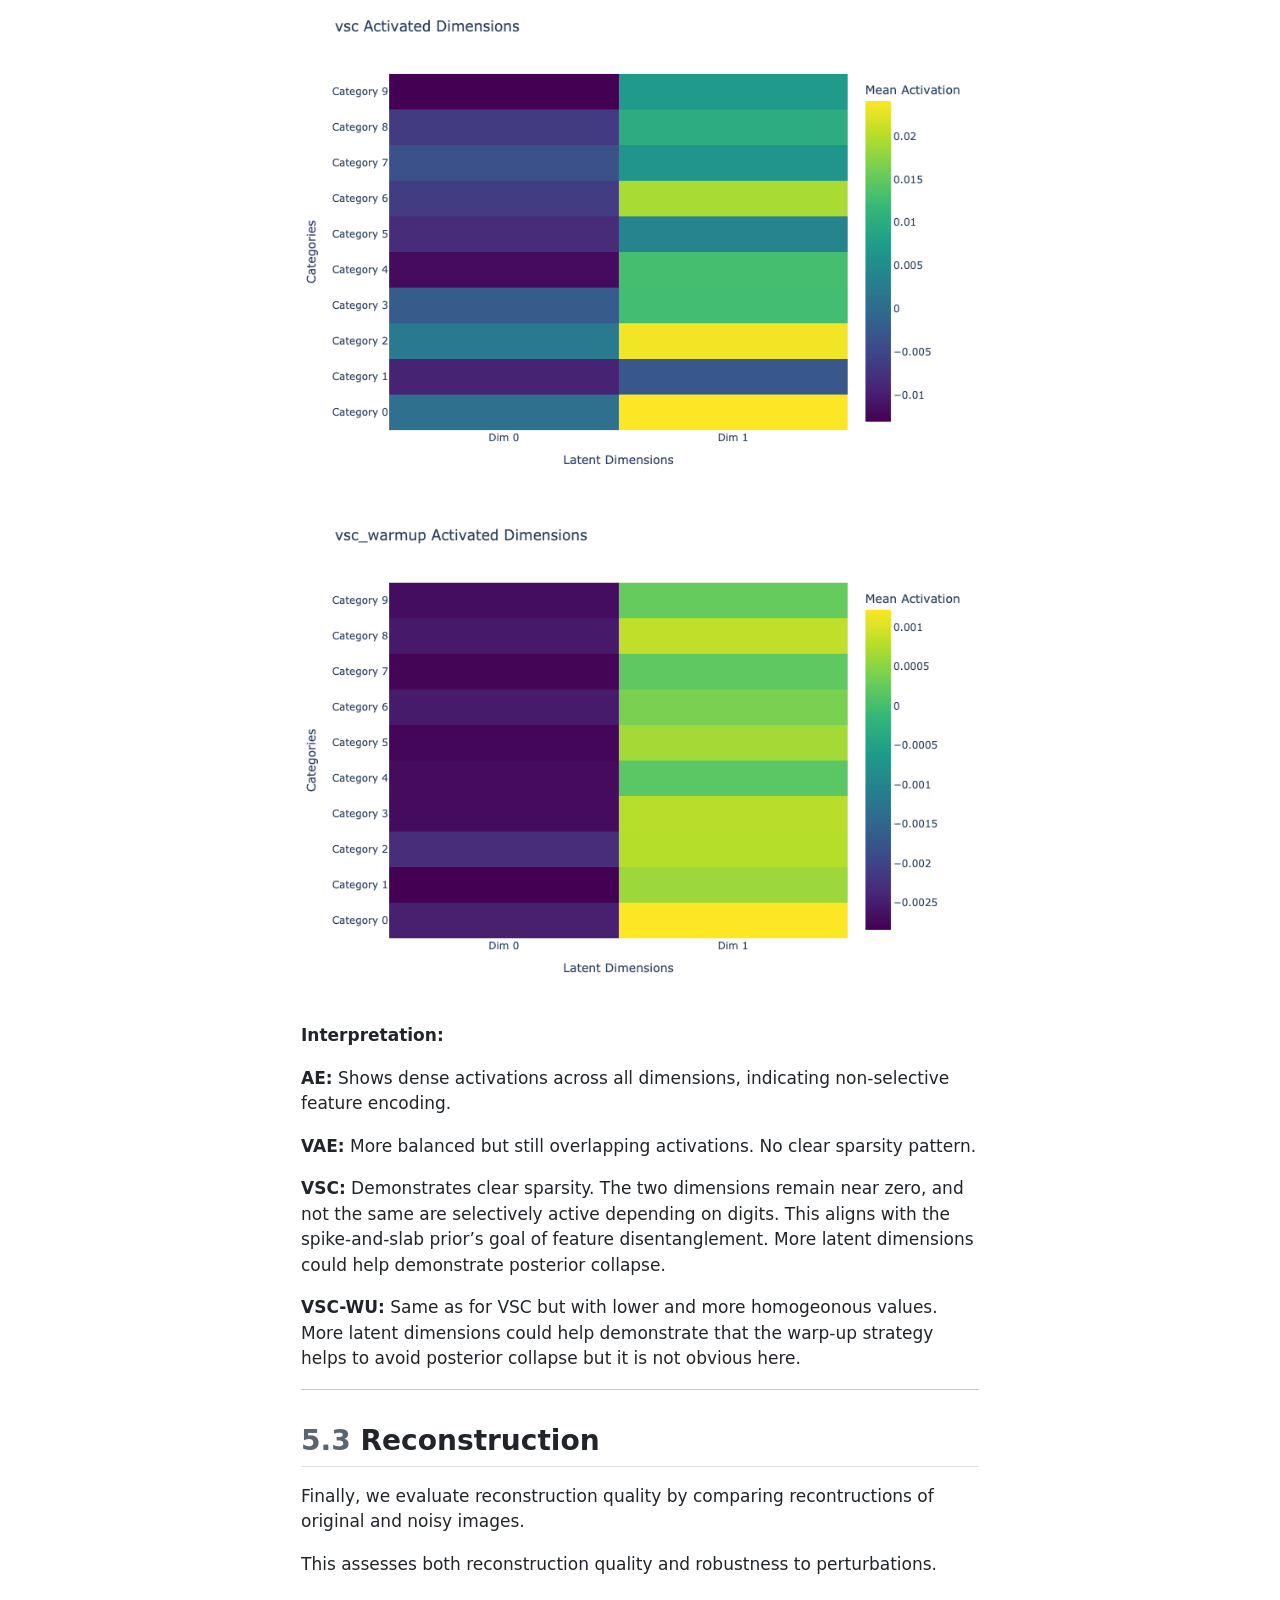
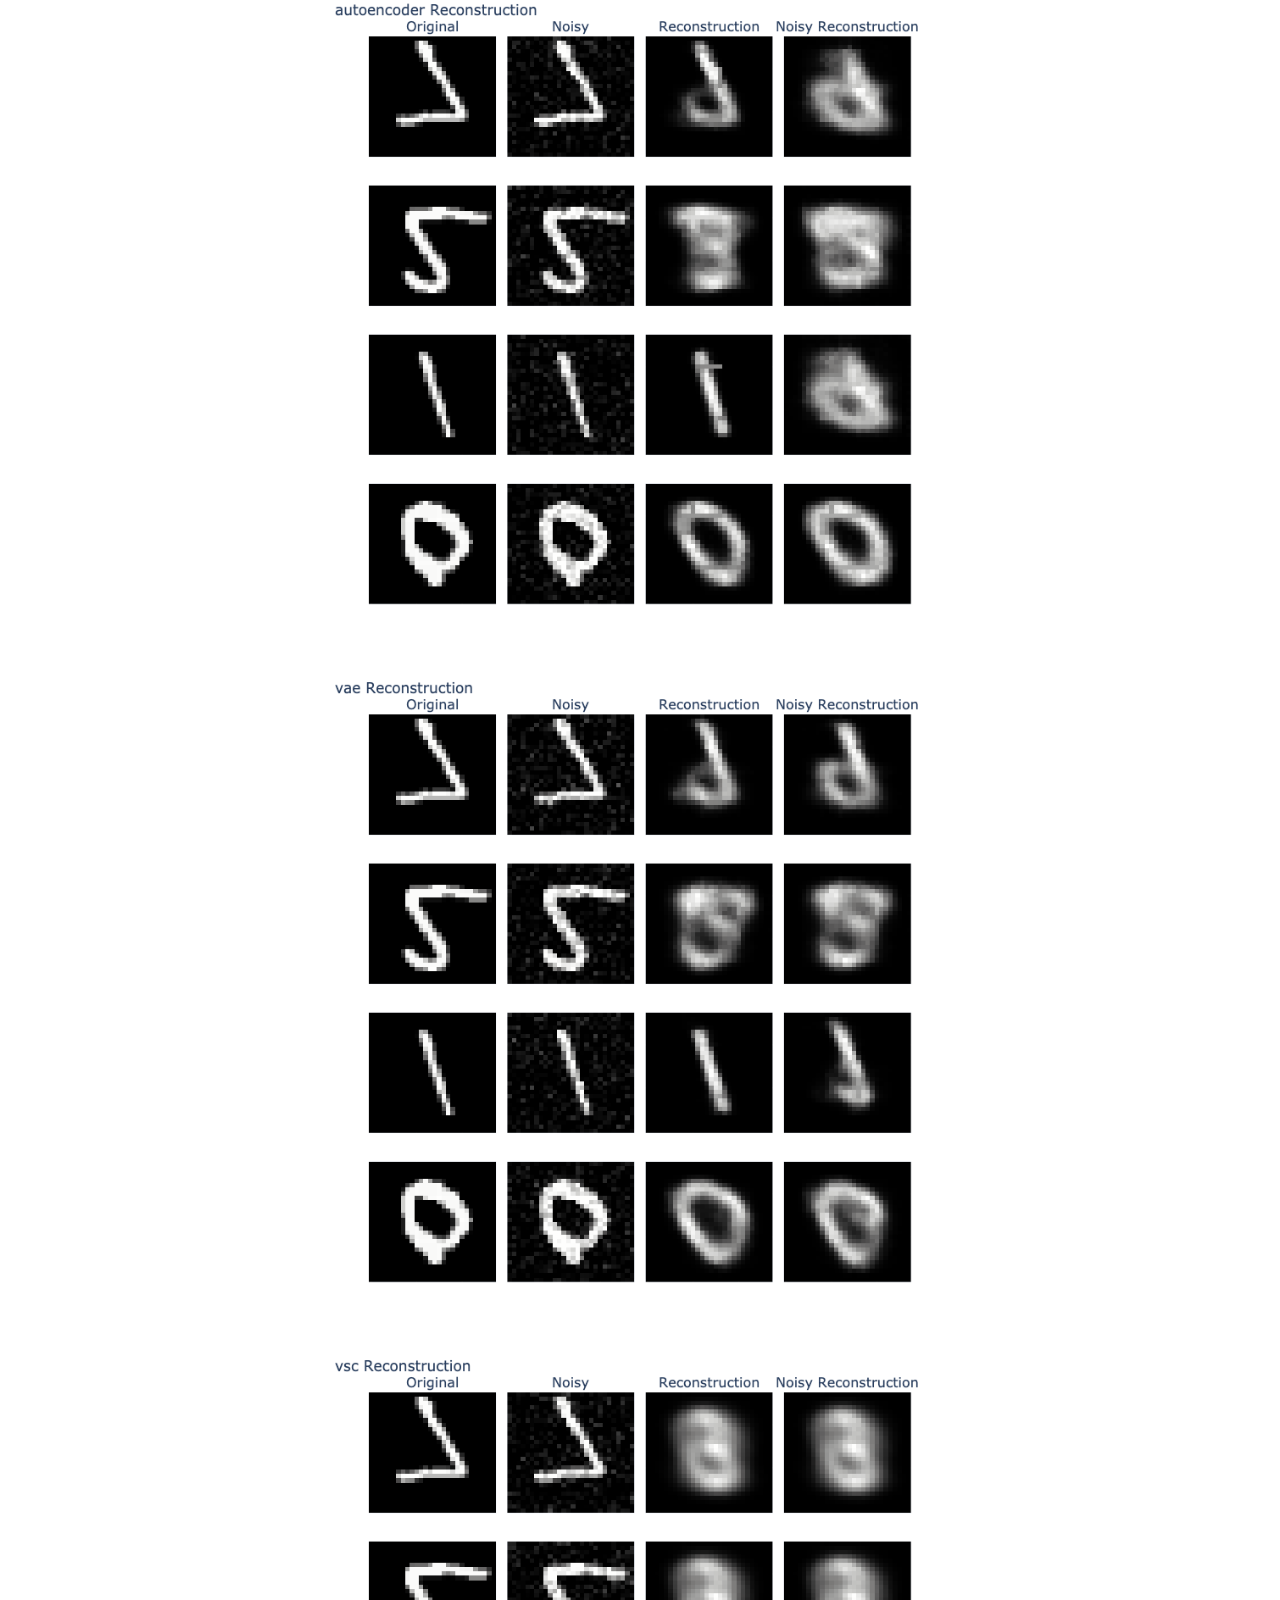
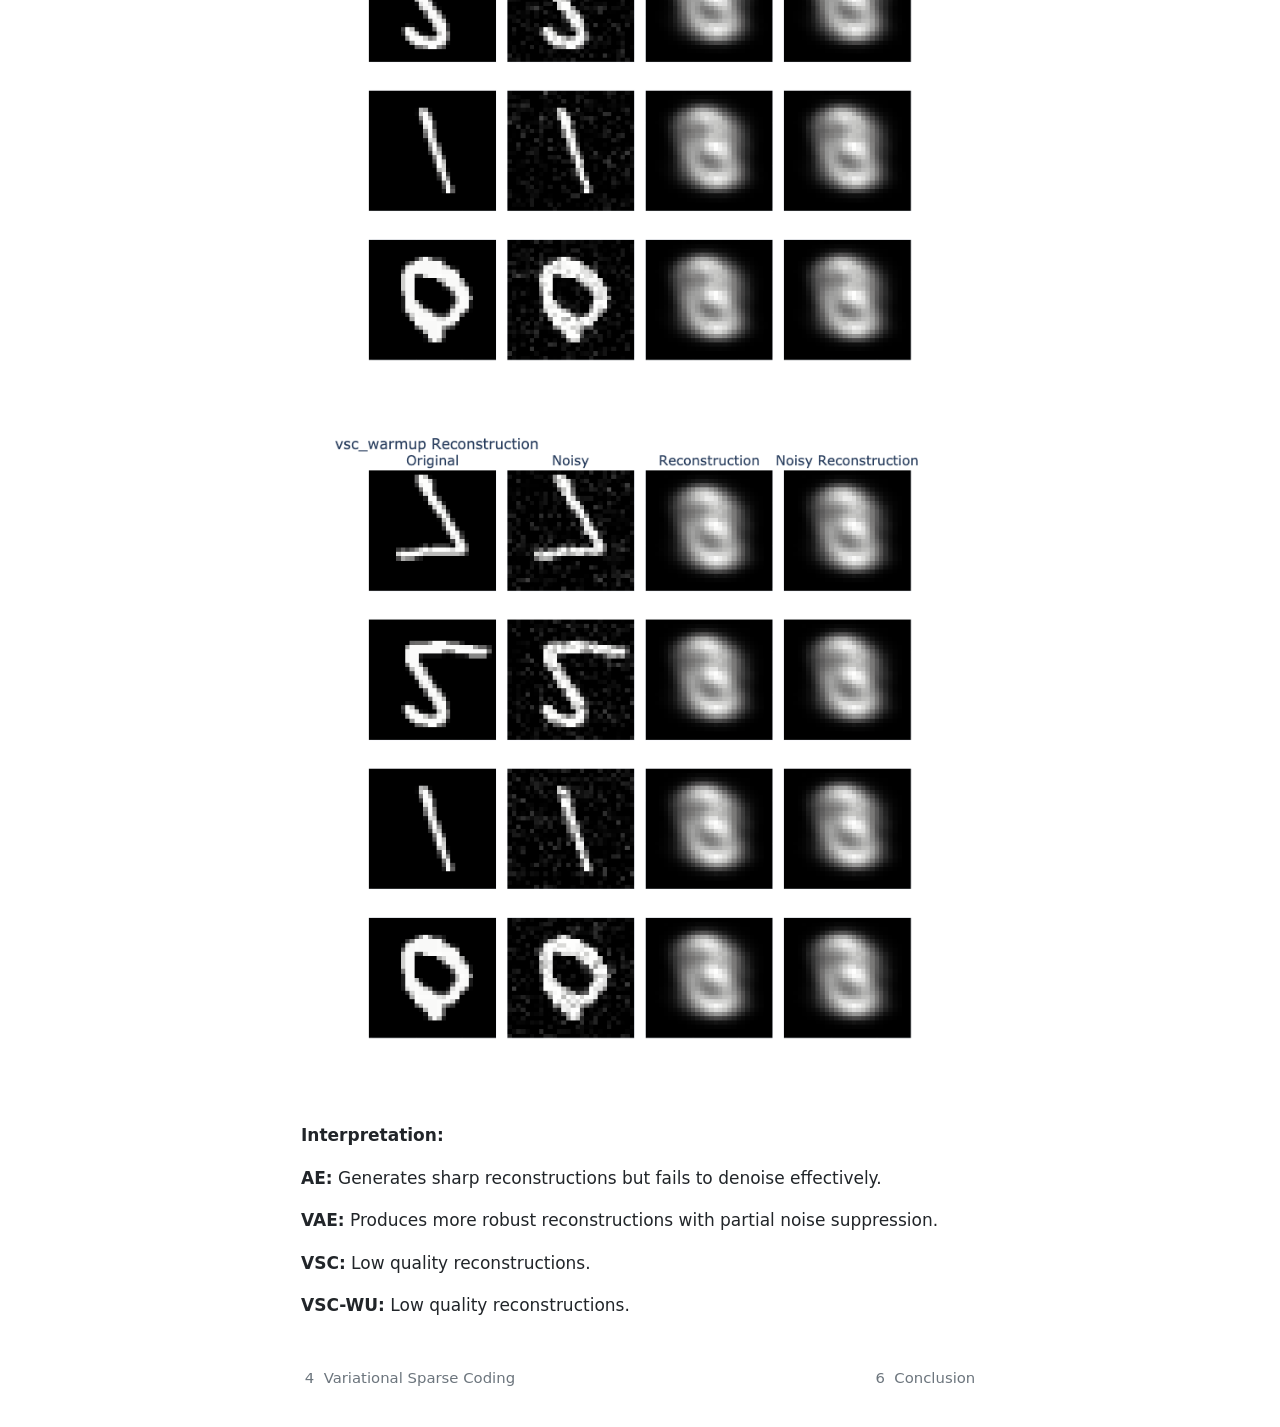
==== commit f16d17d3: "Merge pull request #8 from keinsam/main Documentation for experiments and conclusion" ====
--- a/docs/experiments.html
+++ b/docs/experiments.html
@@ -185,39 +185,44 @@
 
 
 <p>In this section, we validate the theoretical insights through practical experiments.<br>
-We implemented and trained from scratch four models on the MNIST dataset:</p>
-<ul>
-<li>AutoEncoder (AE)</li>
-<li>Variational AutoEncoder (VAE)<br>
-</li>
-<li>Variational Sparse Coding (VSC)<br>
-</li>
-<li>Variational Sparse Coding with Warm-Up (VSC-WU)</li>
-</ul>
-<p>All models share the same encoder/decoder structure: three convolutional layers with ReLU activations, ensuring a fair comparison by keeping the number of parameters approximately equal. Each model was trained using the Adam optimizer over ? epochs.</p>
+We implemented and trained from scratch four models on the MNIST dataset: - AutoEncoder (AE) - Variational AutoEncoder (VAE)<br>
+- Variational Sparse Coding (VSC)<br>
+- Variational Sparse Coding with Warm-Up (VSC-WU)</p>
+<p>All models share the same encoder/decoder structure: three convolutional layers with ReLU activations, ensuring a fair comparison by keeping the number of parameters approximately equal. Each model was trained using the Adam optimizer over 25 epochs.</p>
 <hr>
 <section id="latent-space-visualization" class="level2" data-number="5.1">
 <h2 data-number="5.1" class="anchored" data-anchor-id="latent-space-visualization"><span class="header-section-number">5.1</span> Latent Space Visualization</h2>
-<p>To qualitatively evaluate the structure of the latent space, we sample from a 2D grid of latent vectors.<br>
-Each point is decoded to an image, providing insight into how the model organizes information in the latent space.</p>
+<p>To qualitatively evaluate the structure of the latent space, we sample from a 2D grid of latent vectors and each point is decoded to an image</p>
+<p>This provides insight into how the model organizes information in the latent space.</p>
 <p><img src="assets/graphics/autoencoder/latent_space.png" class="img-fluid" alt="AE Latent Space"> <img src="assets/graphics/vae/latent_space.png" class="img-fluid" alt="VAE Latent Space"> <img src="assets/graphics/vsc/latent_space.png" class="img-fluid" alt="VSC Latent Space"> <img src="assets/graphics/vsc_warmup/latent_space.png" class="img-fluid" alt="VSC-WU Latent Space"></p>
-<p>TODO : interpretation</p>
+<p><strong>AE:</strong> Exhibits minimal structure, with random digit distribution and no discernible clustering.</p>
+<p><strong>VAE:</strong> Better organized and gradual transitions between digits.</p>
+<p><strong>VSC:</strong> Should reveal discrete clusters for each digit class but we don’t see distinct boundaries like expected with the sparse coding framework.</p>
+<p><strong>VSC-WU:</strong> Should show improved transition smoothness between clusters.</p>
 <hr>
 </section>
 <section id="activated-dimensions" class="level2" data-number="5.2">
 <h2 data-number="5.2" class="anchored" data-anchor-id="activated-dimensions"><span class="header-section-number">5.2</span> Activated Dimensions</h2>
-<p>We visualize how each latent dimension is activated across the dataset categories.<br>
-For each class (0 to 9), we compute the mean latent vector and display it as a heatmap.</p>
-<p>This helps us identify how interpretable and sparse the representations are, especially for the VSC models.</p>
+<p>We visualize how each latent dimension is activated across the dataset categories. For each class (0 to 9), we compute the mean latent vector and display it as a heatmap.</p>
+<p>This helps us identify how interpretable and sparse the representations are.</p>
 <p><img src="assets/graphics/autoencoder/activated_dimensions.png" class="img-fluid" alt="AE Activated Dimensions"> <img src="assets/graphics/vae/activated_dimensions.png" class="img-fluid" alt="VAE Activated Dimensions"> <img src="assets/graphics/vsc/activated_dimensions.png" class="img-fluid" alt="VSC Activated Dimensions"> <img src="assets/graphics/vsc_warmup/activated_dimensions.png" class="img-fluid" alt="VSC-WU Activated Dimensions"></p>
-<p>TODO: interpretation</p>
+<p><strong>Interpretation:</strong></p>
+<p><strong>AE:</strong> Shows dense activations across all dimensions, indicating non-selective feature encoding.</p>
+<p><strong>VAE:</strong> More balanced but still overlapping activations. No clear sparsity pattern.</p>
+<p><strong>VSC:</strong> Demonstrates clear sparsity. The two dimensions remain near zero, and not the same are selectively active depending on digits. This aligns with the spike-and-slab prior’s goal of feature disentanglement. More latent dimensions could help demonstrate posterior collapse.</p>
+<p><strong>VSC-WU:</strong> Same as for VSC but with lower and more homogeonous values. More latent dimensions could help demonstrate that the warp-up strategy helps to avoid posterior collapse but it is not obvious here.</p>
 <hr>
 </section>
 <section id="reconstruction" class="level2" data-number="5.3">
 <h2 data-number="5.3" class="anchored" data-anchor-id="reconstruction"><span class="header-section-number">5.3</span> Reconstruction</h2>
-<p>Finally, we evaluate reconstruction quality by comparing recontructing original and noisy images. This assesses both fidelity and robustness to perturbations.</p>
+<p>Finally, we evaluate reconstruction quality by comparing recontructions of original and noisy images.</p>
+<p>This assesses both reconstruction quality and robustness to perturbations.</p>
 <p><img src="assets/graphics/autoencoder/reconstruction.png" class="img-fluid" alt="AE Reconstructions"> <img src="assets/graphics/vae/reconstruction.png" class="img-fluid" alt="VAE Reconstructions"> <img src="assets/graphics/vsc/reconstruction.png" class="img-fluid" alt="VSC Reconstructions"> <img src="assets/graphics/vsc_warmup/reconstruction.png" class="img-fluid" alt="VSC-WU Reconstructions"></p>
-<p>TODO: interpretation</p>
+<p><strong>Interpretation:</strong></p>
+<p><strong>AE:</strong> Generates sharp reconstructions but fails to denoise effectively.</p>
+<p><strong>VAE:</strong> Produces more robust reconstructions with partial noise suppression.</p>
+<p><strong>VSC:</strong> Low quality reconstructions.</p>
+<p><strong>VSC-WU:</strong> Low quality reconstructions.</p>
 
 
 </section>
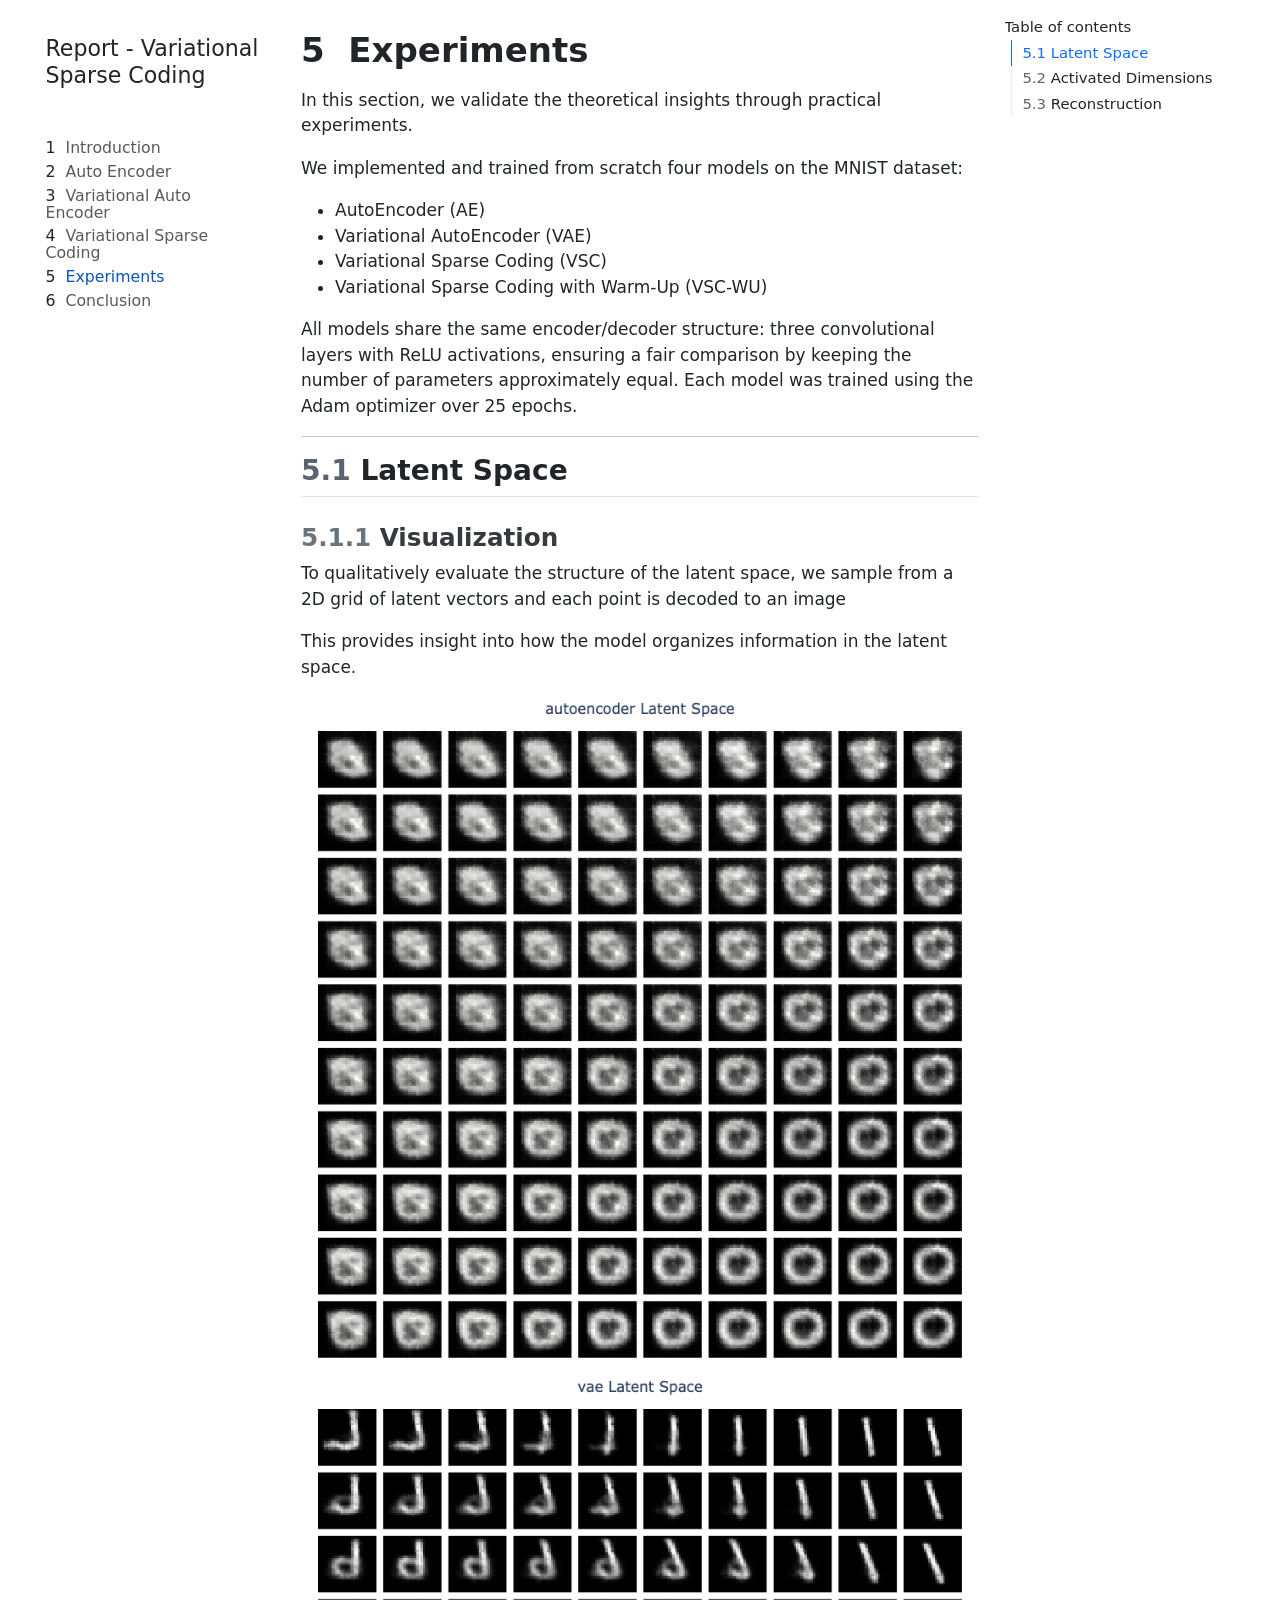
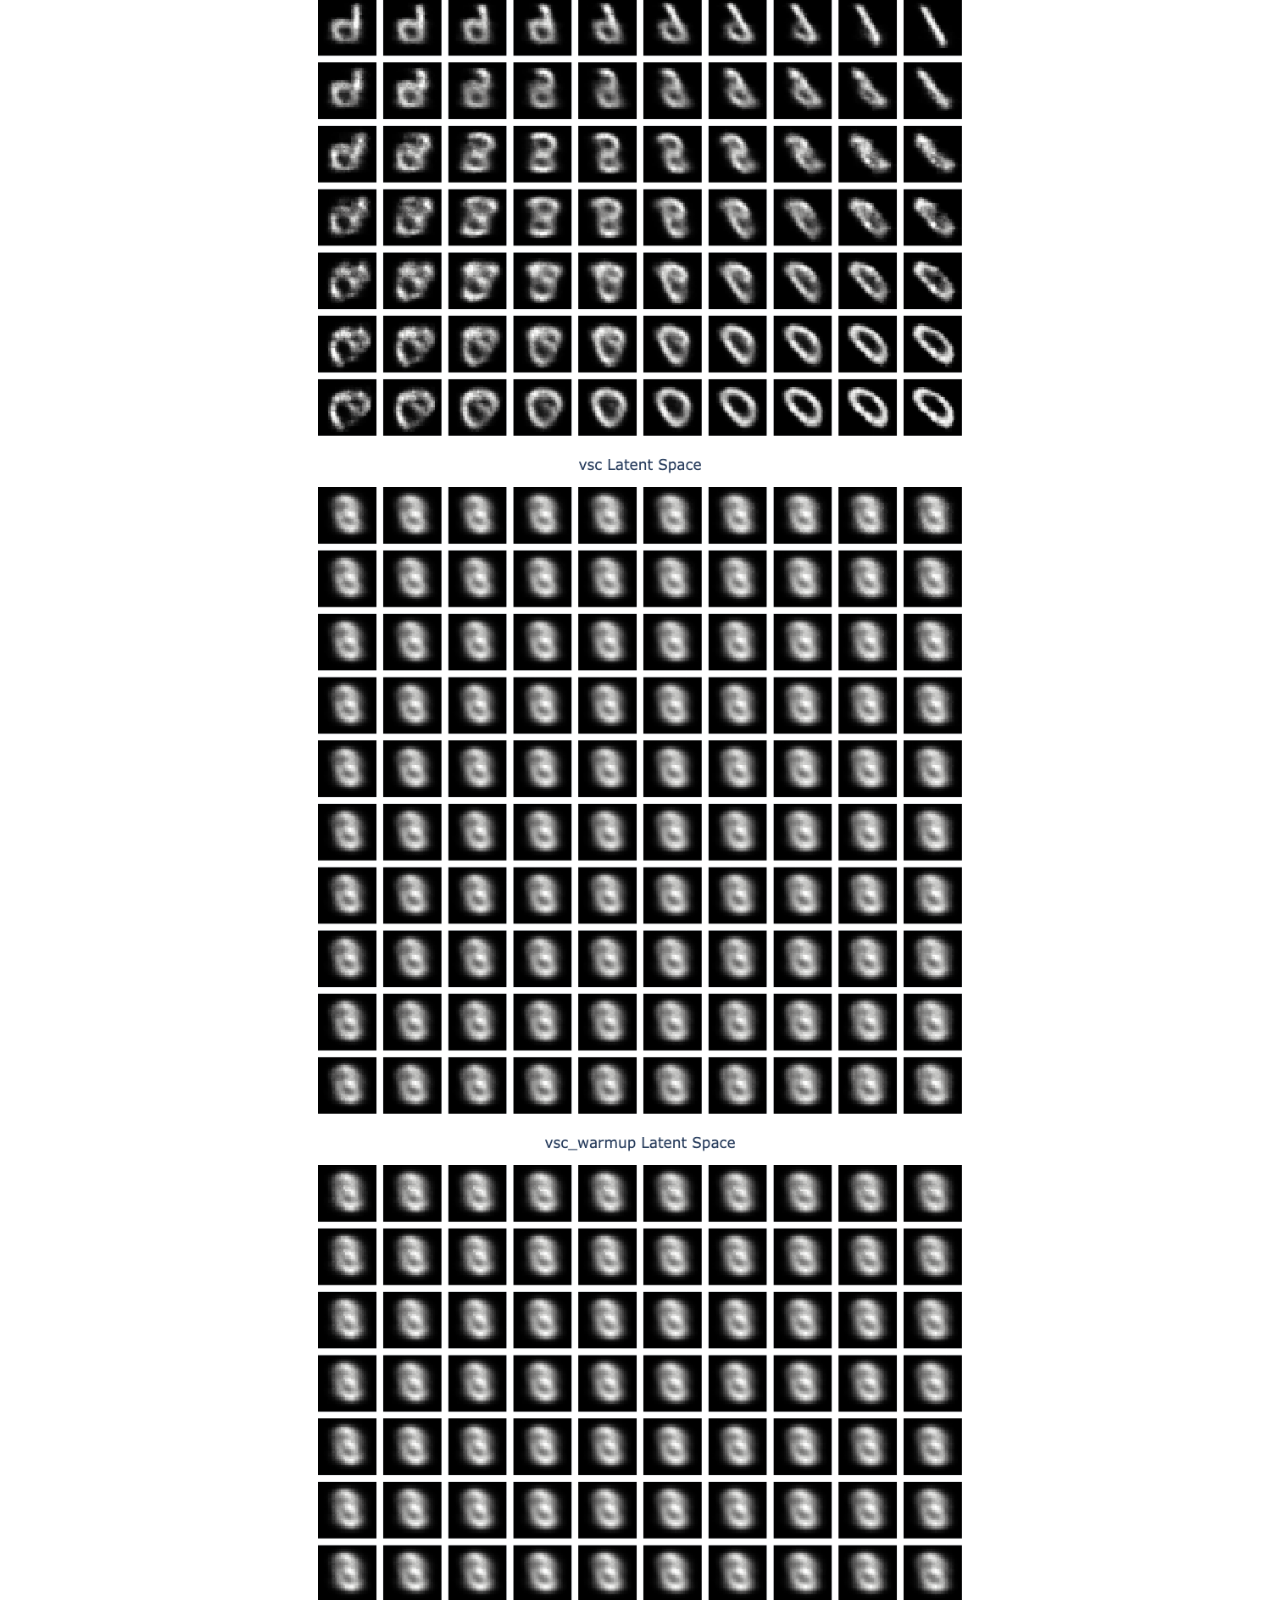
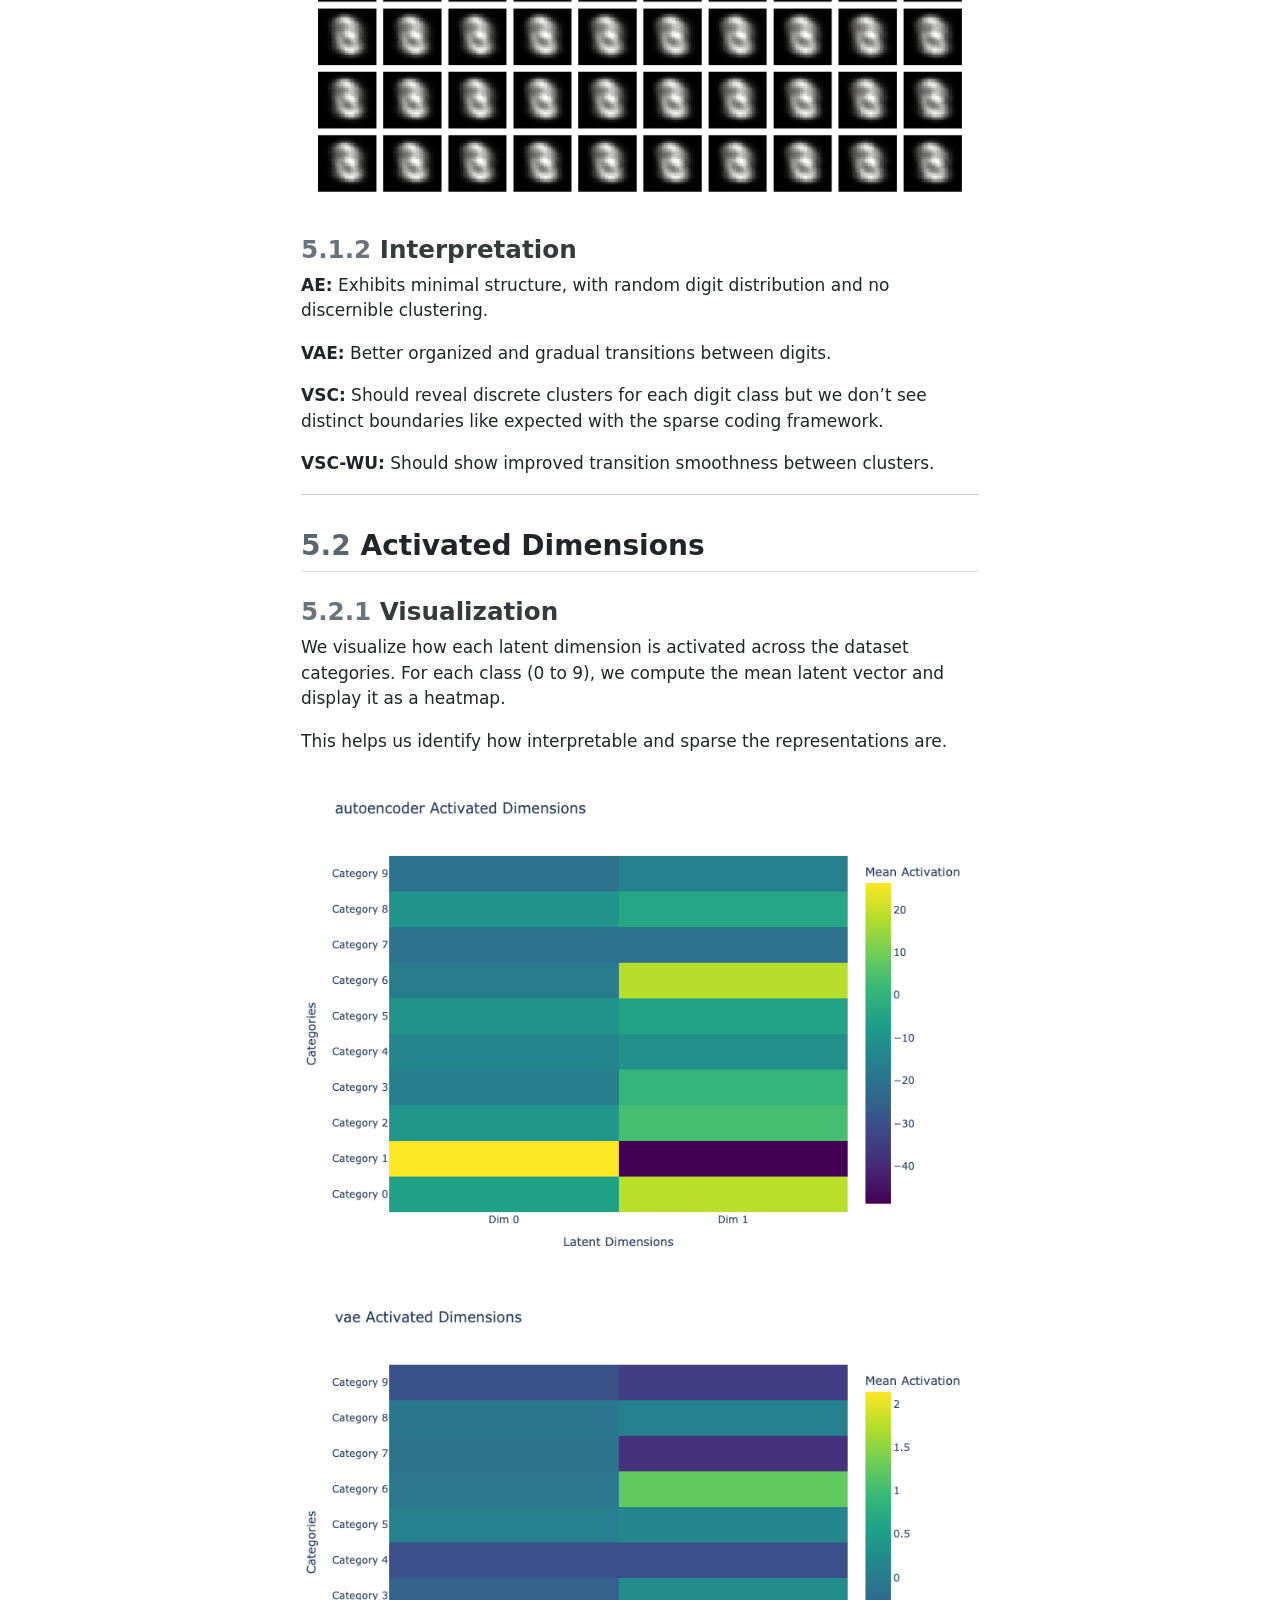
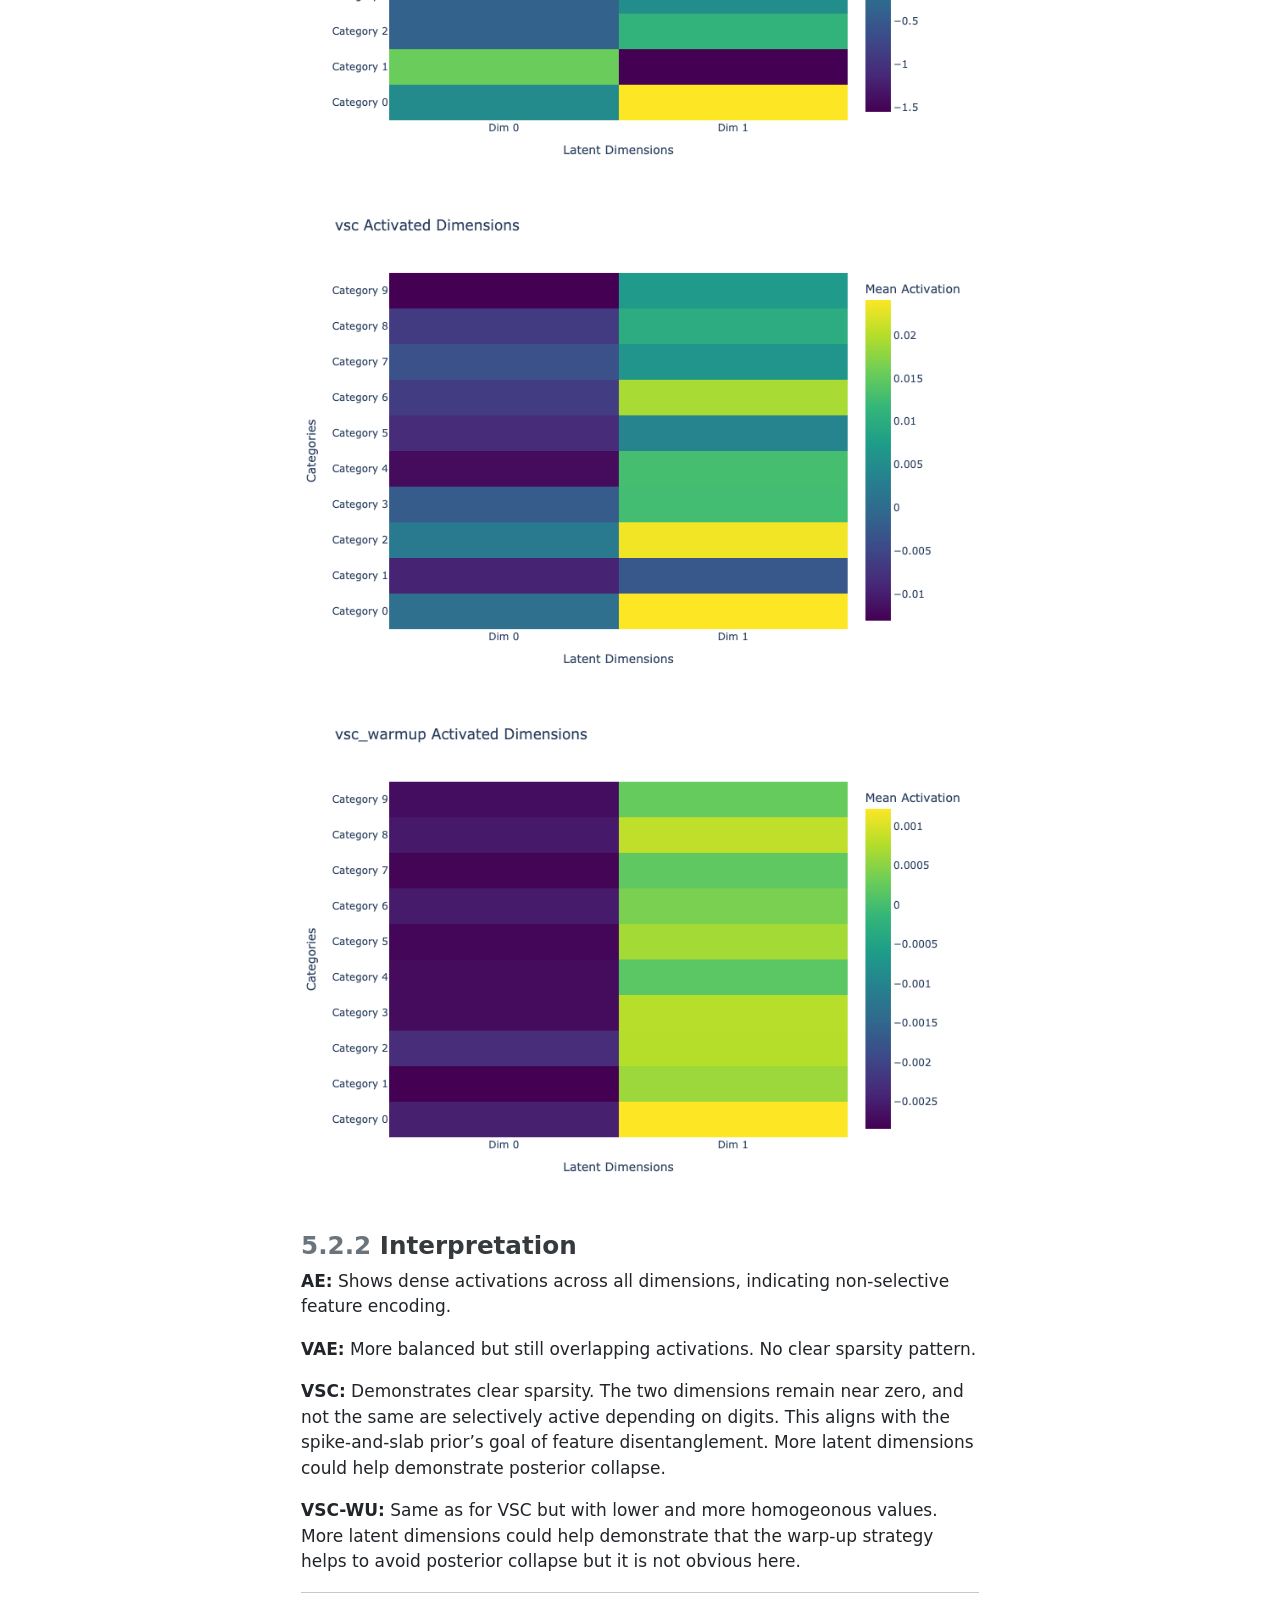
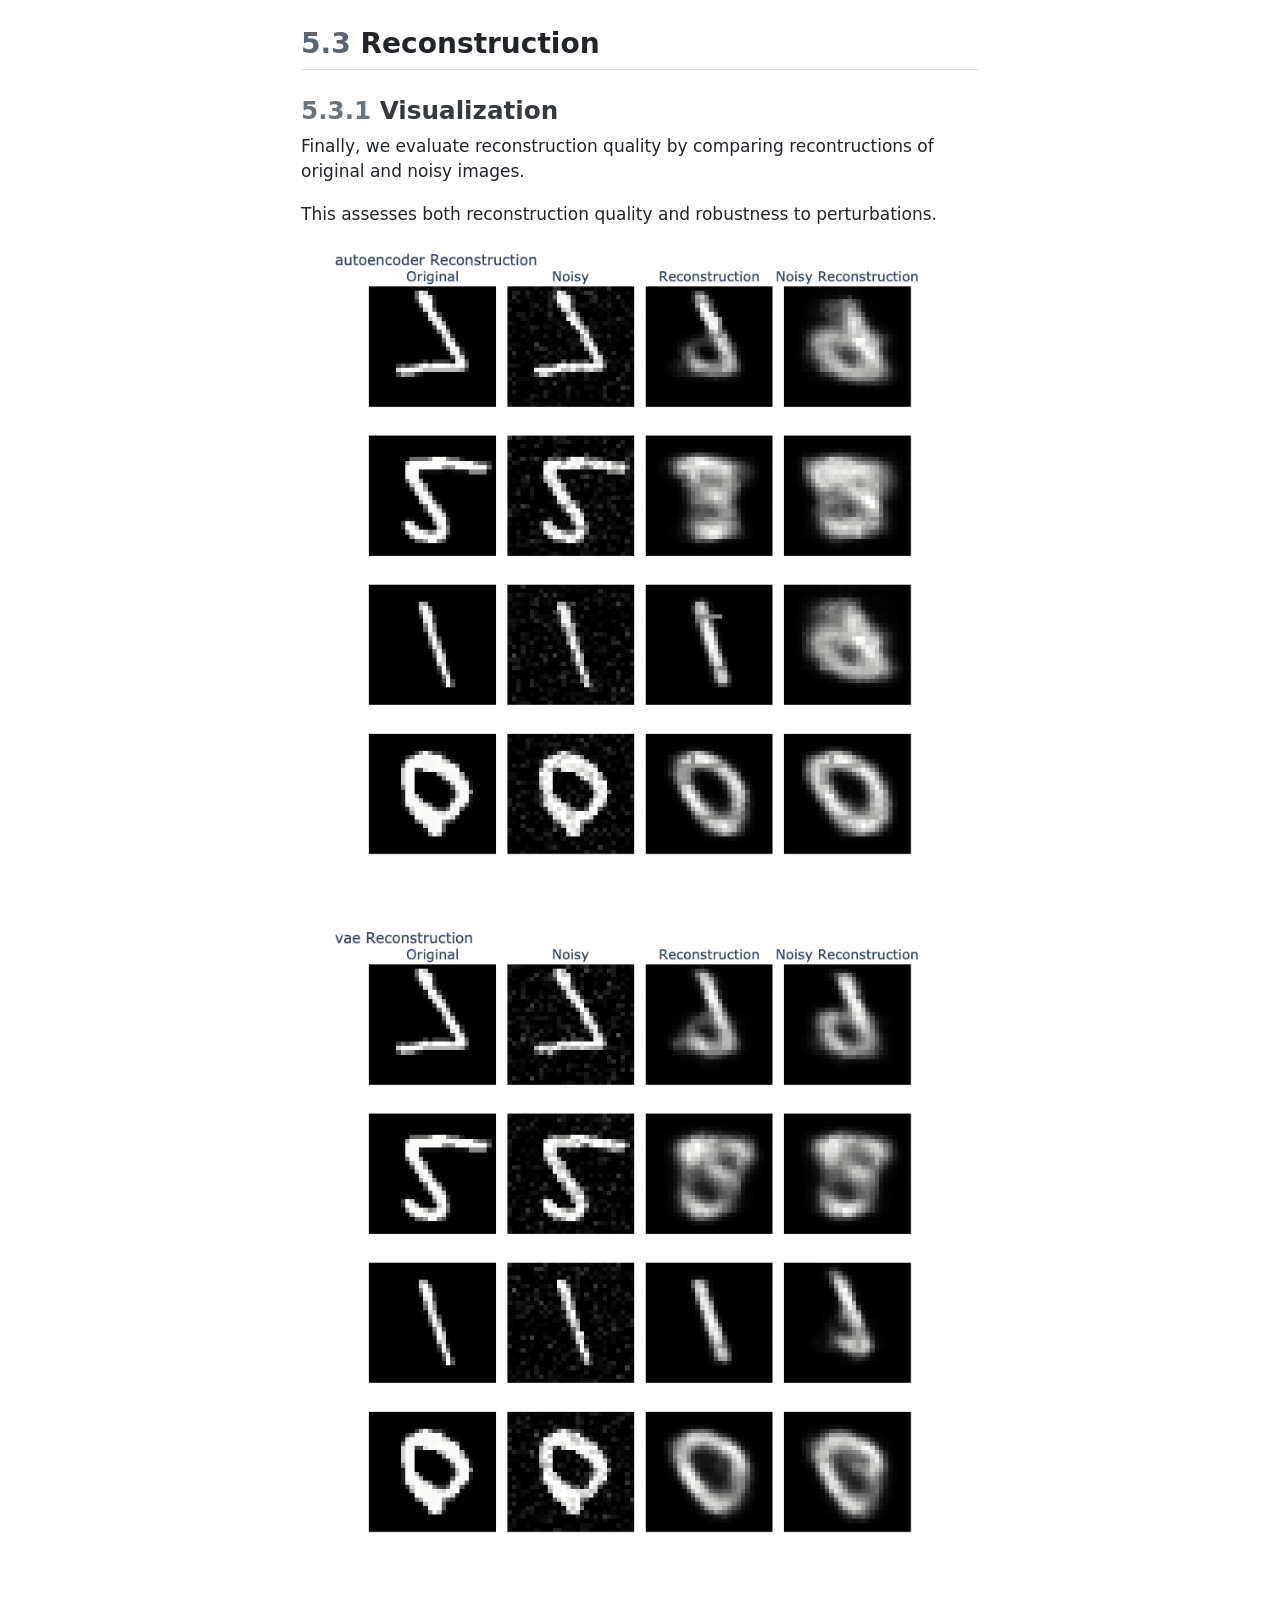
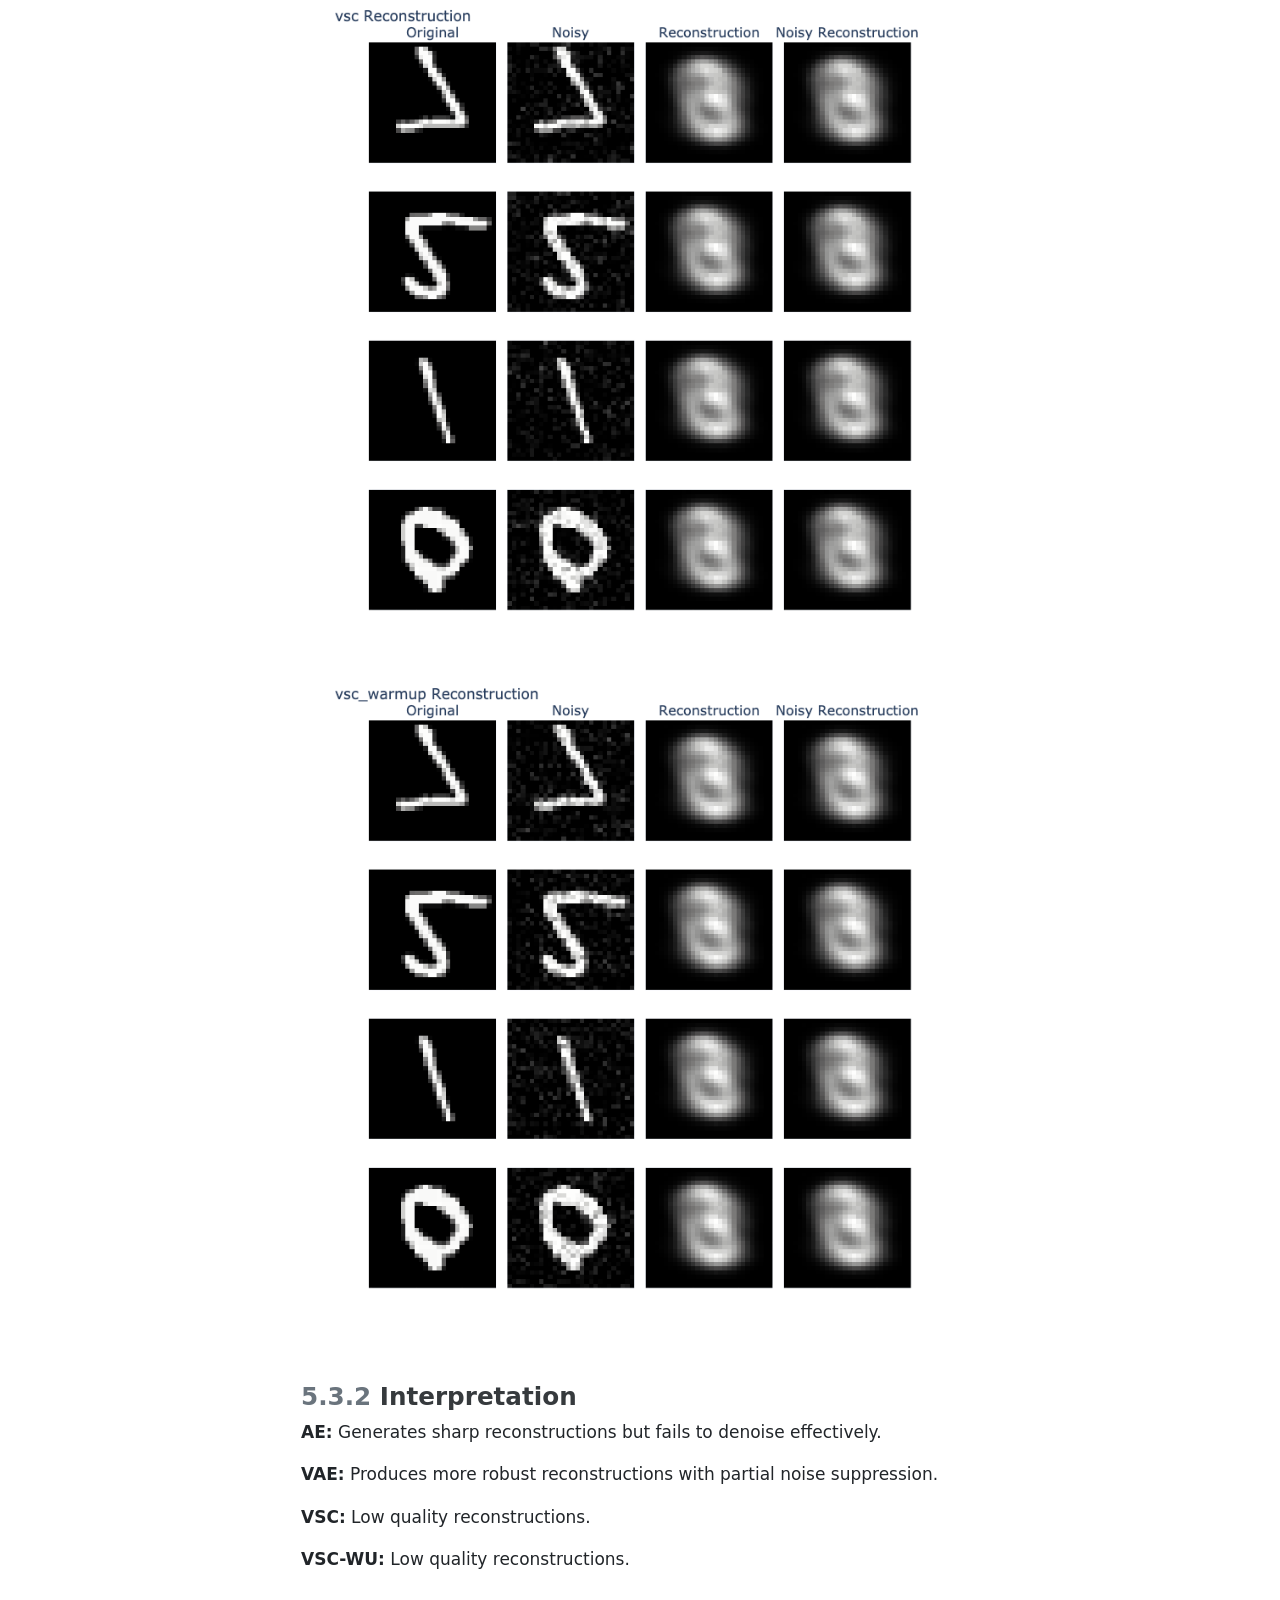
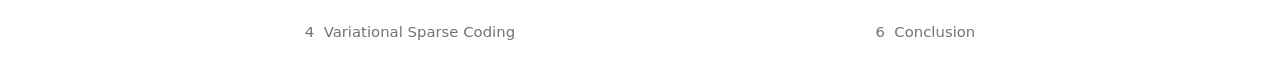
==== commit c42146f0: "Merge pull request #9 from keinsam/main documentation: slight improvements" ====
--- a/docs/experiments.html
+++ b/docs/experiments.html
@@ -156,9 +156,21 @@
     <h2 id="toc-title">Table of contents</h2>
    
   <ul>
-  <li><a href="#latent-space-visualization" id="toc-latent-space-visualization" class="nav-link active" data-scroll-target="#latent-space-visualization"><span class="header-section-number">5.1</span> Latent Space Visualization</a></li>
-  <li><a href="#activated-dimensions" id="toc-activated-dimensions" class="nav-link" data-scroll-target="#activated-dimensions"><span class="header-section-number">5.2</span> Activated Dimensions</a></li>
-  <li><a href="#reconstruction" id="toc-reconstruction" class="nav-link" data-scroll-target="#reconstruction"><span class="header-section-number">5.3</span> Reconstruction</a></li>
+  <li><a href="#latent-space" id="toc-latent-space" class="nav-link active" data-scroll-target="#latent-space"><span class="header-section-number">5.1</span> Latent Space</a>
+  <ul class="collapse">
+  <li><a href="#visualization" id="toc-visualization" class="nav-link" data-scroll-target="#visualization"><span class="header-section-number">5.1.1</span> Visualization</a></li>
+  <li><a href="#interpretation" id="toc-interpretation" class="nav-link" data-scroll-target="#interpretation"><span class="header-section-number">5.1.2</span> Interpretation</a></li>
+  </ul></li>
+  <li><a href="#activated-dimensions" id="toc-activated-dimensions" class="nav-link" data-scroll-target="#activated-dimensions"><span class="header-section-number">5.2</span> Activated Dimensions</a>
+  <ul class="collapse">
+  <li><a href="#visualization-1" id="toc-visualization-1" class="nav-link" data-scroll-target="#visualization-1"><span class="header-section-number">5.2.1</span> Visualization</a></li>
+  <li><a href="#interpretation-1" id="toc-interpretation-1" class="nav-link" data-scroll-target="#interpretation-1"><span class="header-section-number">5.2.2</span> Interpretation</a></li>
+  </ul></li>
+  <li><a href="#reconstruction" id="toc-reconstruction" class="nav-link" data-scroll-target="#reconstruction"><span class="header-section-number">5.3</span> Reconstruction</a>
+  <ul class="collapse">
+  <li><a href="#visualization-2" id="toc-visualization-2" class="nav-link" data-scroll-target="#visualization-2"><span class="header-section-number">5.3.1</span> Visualization</a></li>
+  <li><a href="#interpretation-2" id="toc-interpretation-2" class="nav-link" data-scroll-target="#interpretation-2"><span class="header-section-number">5.3.2</span> Interpretation</a></li>
+  </ul></li>
   </ul>
 </nav>
     </div>
@@ -184,47 +196,69 @@
 </header>
 
 
-<p>In this section, we validate the theoretical insights through practical experiments.<br>
-We implemented and trained from scratch four models on the MNIST dataset: - AutoEncoder (AE) - Variational AutoEncoder (VAE)<br>
-- Variational Sparse Coding (VSC)<br>
-- Variational Sparse Coding with Warm-Up (VSC-WU)</p>
+<p>In this section, we validate the theoretical insights through practical experiments.</p>
+<p>We implemented and trained from scratch four models on the MNIST dataset:</p>
+<ul>
+<li>AutoEncoder (AE)</li>
+<li>Variational AutoEncoder (VAE)<br>
+</li>
+<li>Variational Sparse Coding (VSC)<br>
+</li>
+<li>Variational Sparse Coding with Warm-Up (VSC-WU)</li>
+</ul>
 <p>All models share the same encoder/decoder structure: three convolutional layers with ReLU activations, ensuring a fair comparison by keeping the number of parameters approximately equal. Each model was trained using the Adam optimizer over 25 epochs.</p>
 <hr>
-<section id="latent-space-visualization" class="level2" data-number="5.1">
-<h2 data-number="5.1" class="anchored" data-anchor-id="latent-space-visualization"><span class="header-section-number">5.1</span> Latent Space Visualization</h2>
+<section id="latent-space" class="level2" data-number="5.1">
+<h2 data-number="5.1" class="anchored" data-anchor-id="latent-space"><span class="header-section-number">5.1</span> Latent Space</h2>
+<section id="visualization" class="level3" data-number="5.1.1">
+<h3 data-number="5.1.1" class="anchored" data-anchor-id="visualization"><span class="header-section-number">5.1.1</span> Visualization</h3>
 <p>To qualitatively evaluate the structure of the latent space, we sample from a 2D grid of latent vectors and each point is decoded to an image</p>
 <p>This provides insight into how the model organizes information in the latent space.</p>
 <p><img src="assets/graphics/autoencoder/latent_space.png" class="img-fluid" alt="AE Latent Space"> <img src="assets/graphics/vae/latent_space.png" class="img-fluid" alt="VAE Latent Space"> <img src="assets/graphics/vsc/latent_space.png" class="img-fluid" alt="VSC Latent Space"> <img src="assets/graphics/vsc_warmup/latent_space.png" class="img-fluid" alt="VSC-WU Latent Space"></p>
+</section>
+<section id="interpretation" class="level3" data-number="5.1.2">
+<h3 data-number="5.1.2" class="anchored" data-anchor-id="interpretation"><span class="header-section-number">5.1.2</span> Interpretation</h3>
 <p><strong>AE:</strong> Exhibits minimal structure, with random digit distribution and no discernible clustering.</p>
 <p><strong>VAE:</strong> Better organized and gradual transitions between digits.</p>
 <p><strong>VSC:</strong> Should reveal discrete clusters for each digit class but we don’t see distinct boundaries like expected with the sparse coding framework.</p>
 <p><strong>VSC-WU:</strong> Should show improved transition smoothness between clusters.</p>
 <hr>
 </section>
+</section>
 <section id="activated-dimensions" class="level2" data-number="5.2">
 <h2 data-number="5.2" class="anchored" data-anchor-id="activated-dimensions"><span class="header-section-number">5.2</span> Activated Dimensions</h2>
+<section id="visualization-1" class="level3" data-number="5.2.1">
+<h3 data-number="5.2.1" class="anchored" data-anchor-id="visualization-1"><span class="header-section-number">5.2.1</span> Visualization</h3>
 <p>We visualize how each latent dimension is activated across the dataset categories. For each class (0 to 9), we compute the mean latent vector and display it as a heatmap.</p>
 <p>This helps us identify how interpretable and sparse the representations are.</p>
 <p><img src="assets/graphics/autoencoder/activated_dimensions.png" class="img-fluid" alt="AE Activated Dimensions"> <img src="assets/graphics/vae/activated_dimensions.png" class="img-fluid" alt="VAE Activated Dimensions"> <img src="assets/graphics/vsc/activated_dimensions.png" class="img-fluid" alt="VSC Activated Dimensions"> <img src="assets/graphics/vsc_warmup/activated_dimensions.png" class="img-fluid" alt="VSC-WU Activated Dimensions"></p>
-<p><strong>Interpretation:</strong></p>
+</section>
+<section id="interpretation-1" class="level3" data-number="5.2.2">
+<h3 data-number="5.2.2" class="anchored" data-anchor-id="interpretation-1"><span class="header-section-number">5.2.2</span> Interpretation</h3>
 <p><strong>AE:</strong> Shows dense activations across all dimensions, indicating non-selective feature encoding.</p>
 <p><strong>VAE:</strong> More balanced but still overlapping activations. No clear sparsity pattern.</p>
 <p><strong>VSC:</strong> Demonstrates clear sparsity. The two dimensions remain near zero, and not the same are selectively active depending on digits. This aligns with the spike-and-slab prior’s goal of feature disentanglement. More latent dimensions could help demonstrate posterior collapse.</p>
 <p><strong>VSC-WU:</strong> Same as for VSC but with lower and more homogeonous values. More latent dimensions could help demonstrate that the warp-up strategy helps to avoid posterior collapse but it is not obvious here.</p>
 <hr>
 </section>
+</section>
 <section id="reconstruction" class="level2" data-number="5.3">
 <h2 data-number="5.3" class="anchored" data-anchor-id="reconstruction"><span class="header-section-number">5.3</span> Reconstruction</h2>
+<section id="visualization-2" class="level3" data-number="5.3.1">
+<h3 data-number="5.3.1" class="anchored" data-anchor-id="visualization-2"><span class="header-section-number">5.3.1</span> Visualization</h3>
 <p>Finally, we evaluate reconstruction quality by comparing recontructions of original and noisy images.</p>
 <p>This assesses both reconstruction quality and robustness to perturbations.</p>
 <p><img src="assets/graphics/autoencoder/reconstruction.png" class="img-fluid" alt="AE Reconstructions"> <img src="assets/graphics/vae/reconstruction.png" class="img-fluid" alt="VAE Reconstructions"> <img src="assets/graphics/vsc/reconstruction.png" class="img-fluid" alt="VSC Reconstructions"> <img src="assets/graphics/vsc_warmup/reconstruction.png" class="img-fluid" alt="VSC-WU Reconstructions"></p>
-<p><strong>Interpretation:</strong></p>
+</section>
+<section id="interpretation-2" class="level3" data-number="5.3.2">
+<h3 data-number="5.3.2" class="anchored" data-anchor-id="interpretation-2"><span class="header-section-number">5.3.2</span> Interpretation</h3>
 <p><strong>AE:</strong> Generates sharp reconstructions but fails to denoise effectively.</p>
 <p><strong>VAE:</strong> Produces more robust reconstructions with partial noise suppression.</p>
 <p><strong>VSC:</strong> Low quality reconstructions.</p>
 <p><strong>VSC-WU:</strong> Low quality reconstructions.</p>
 
 
+</section>
 </section>
 
 </main> <!-- /main -->
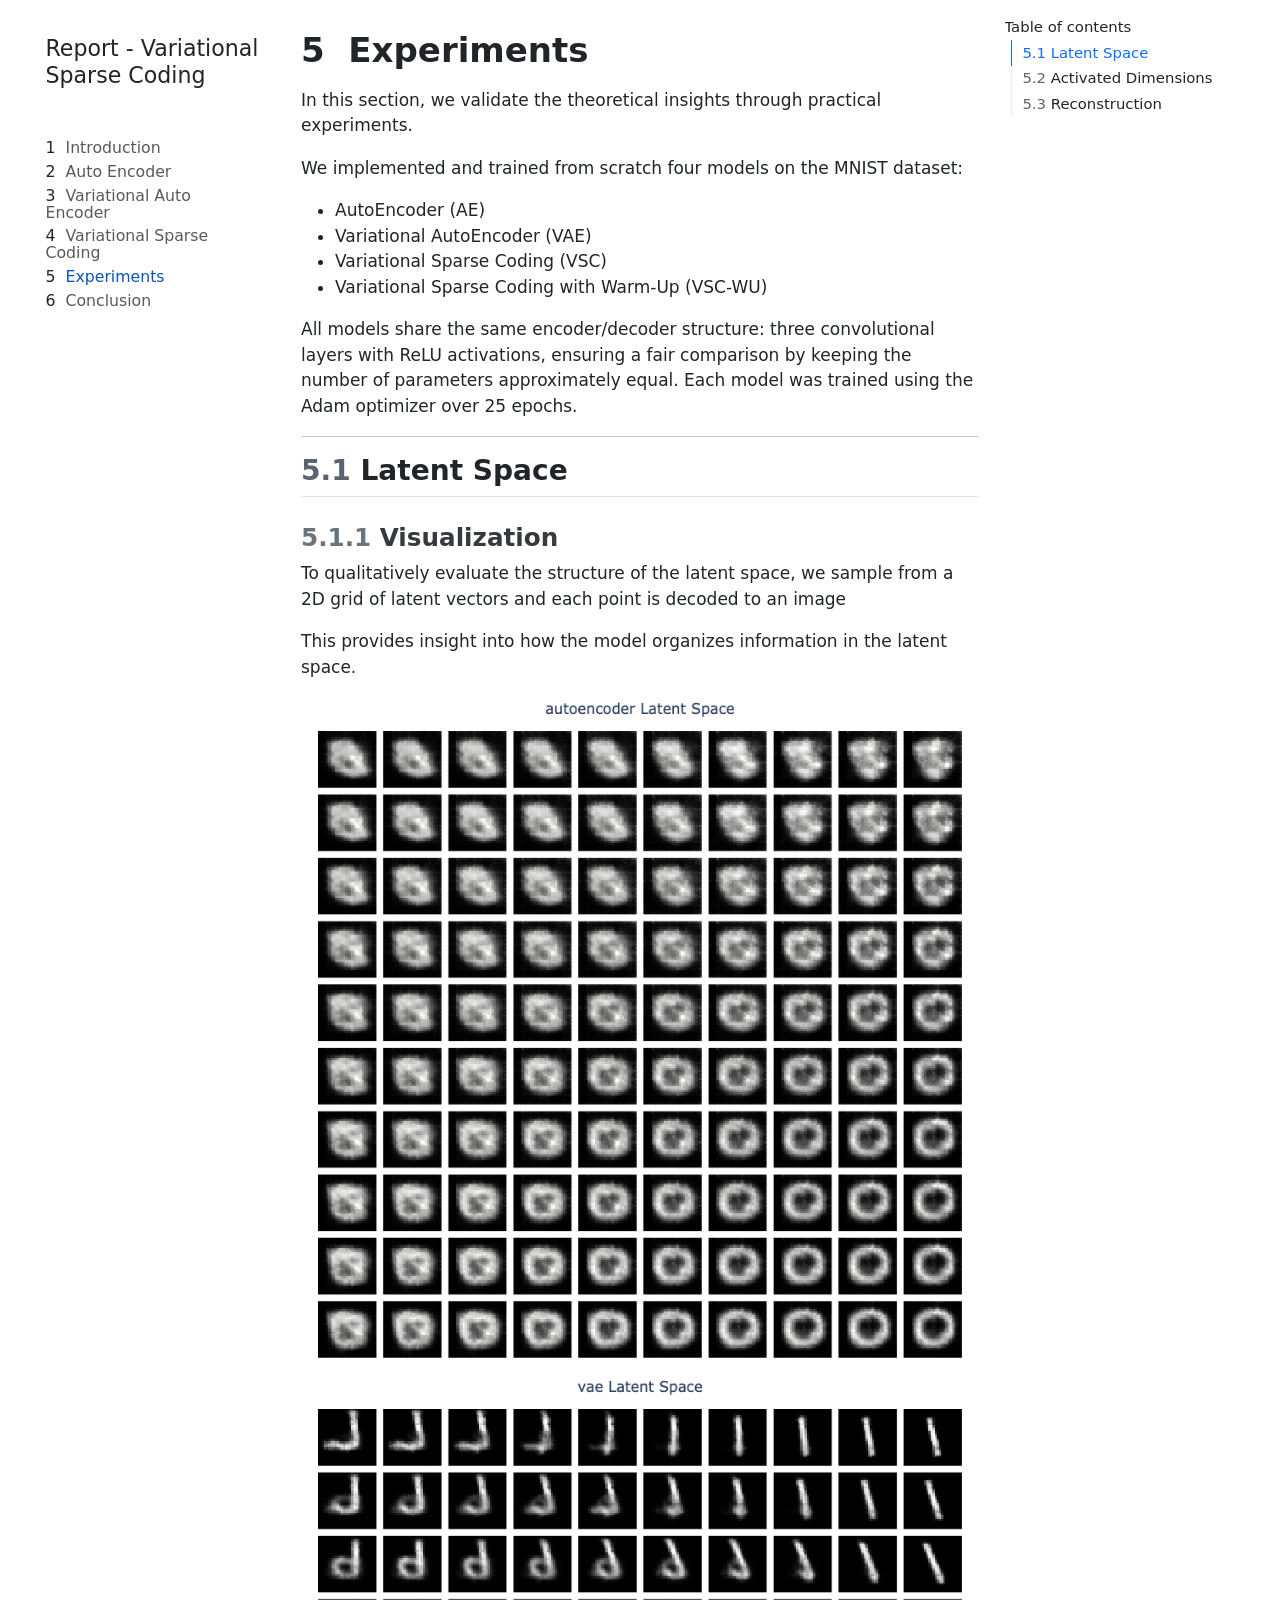
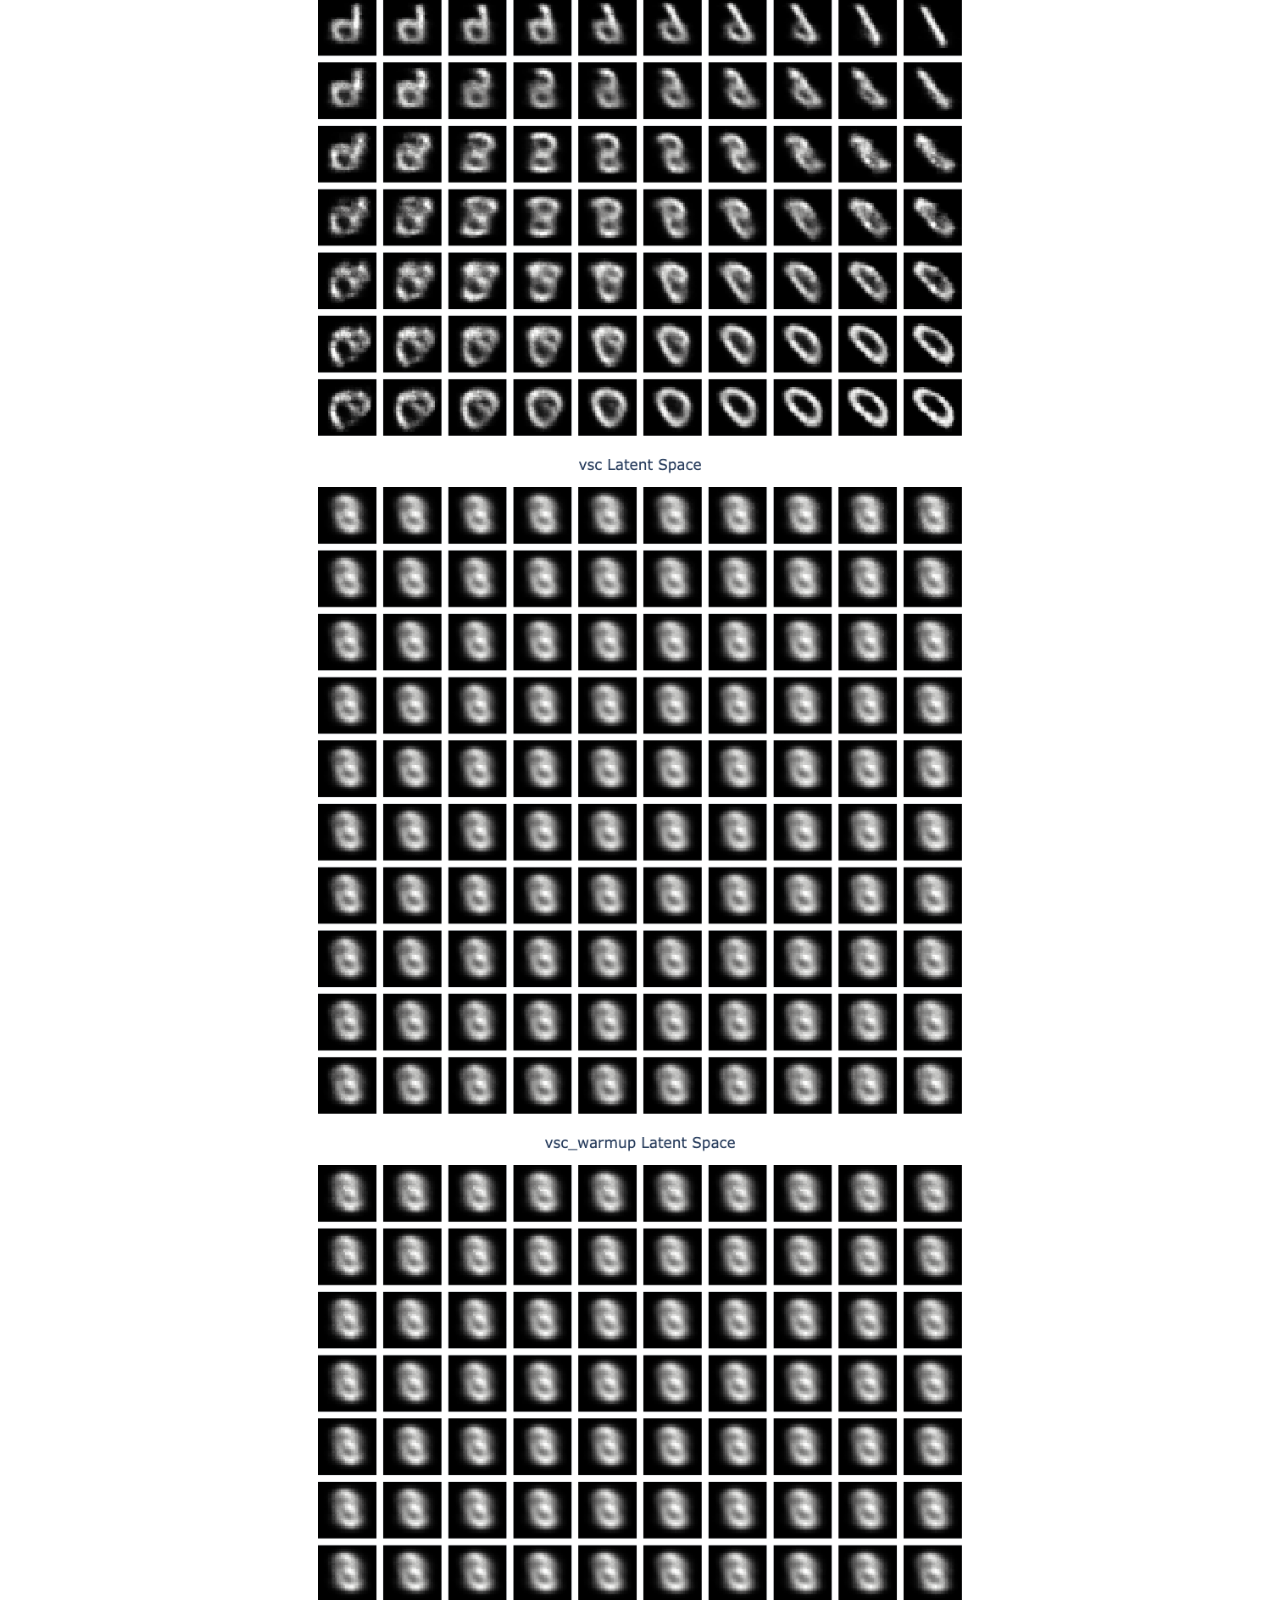
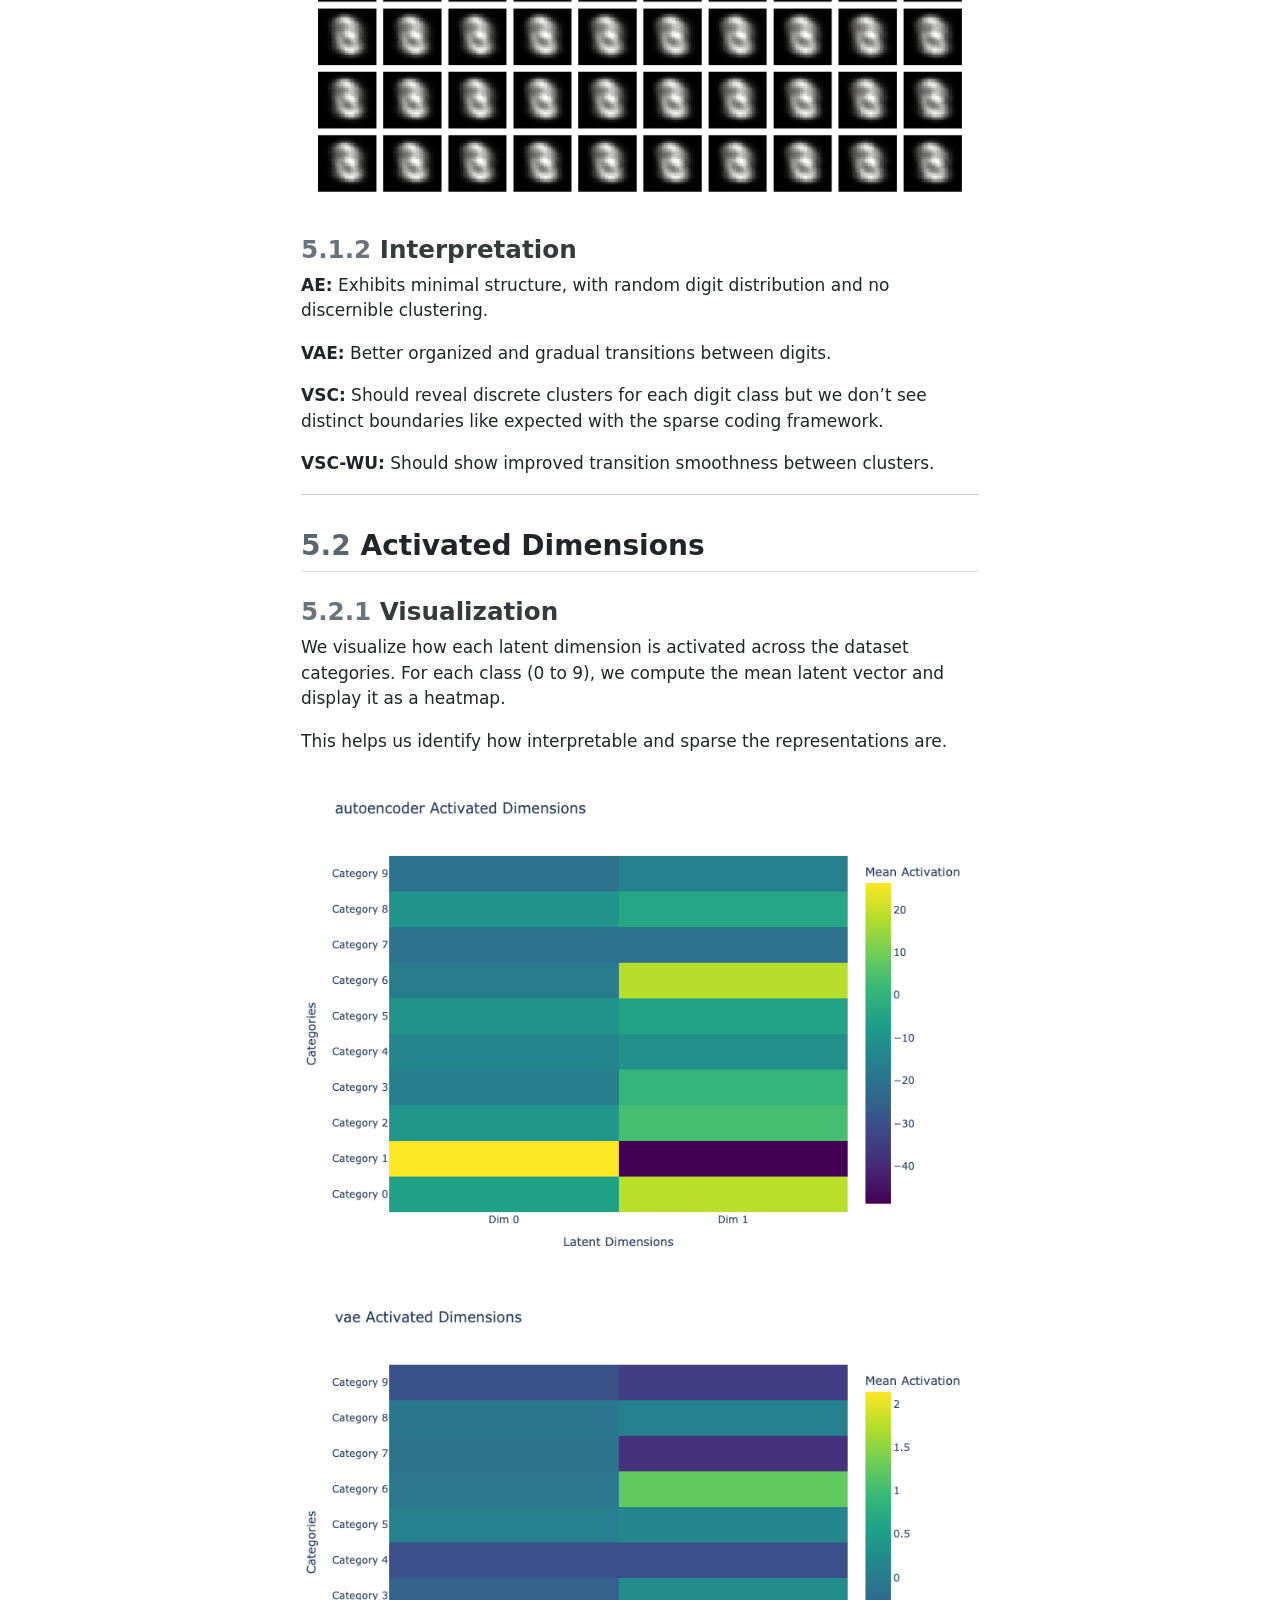
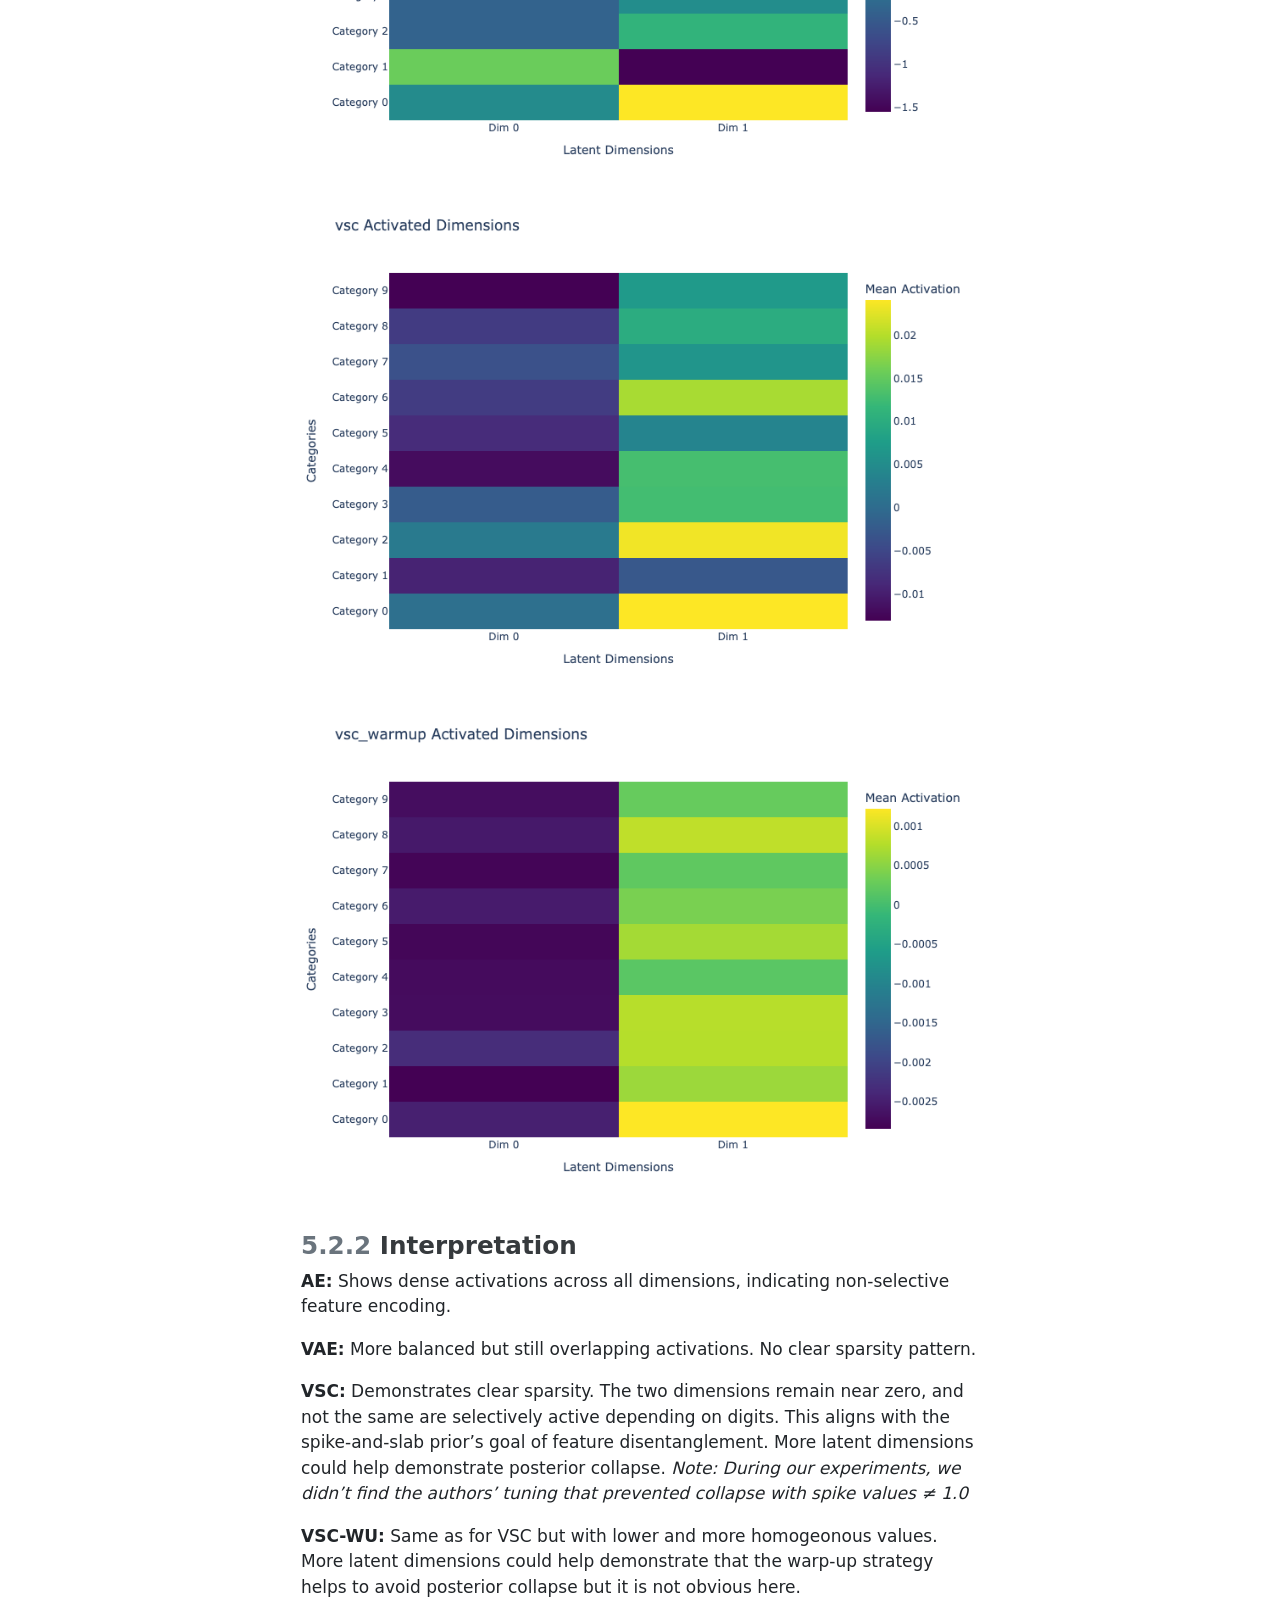
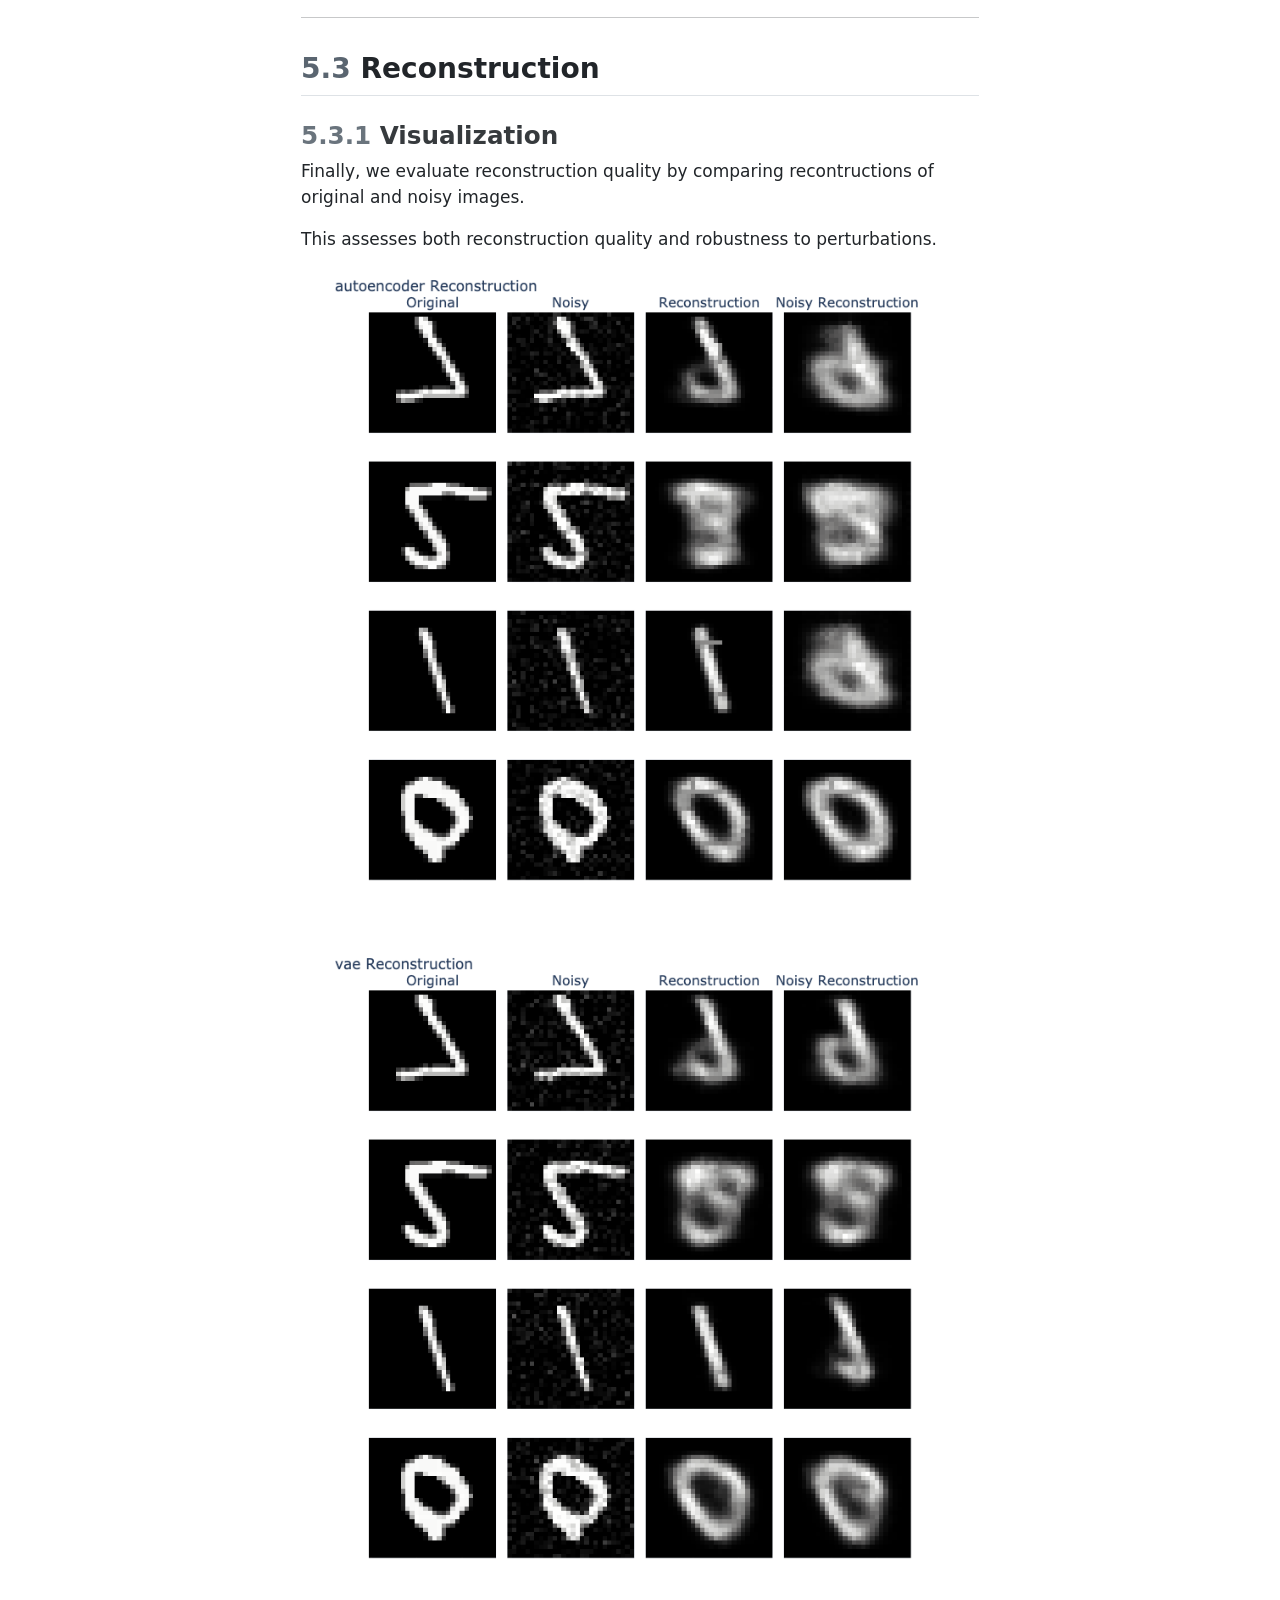
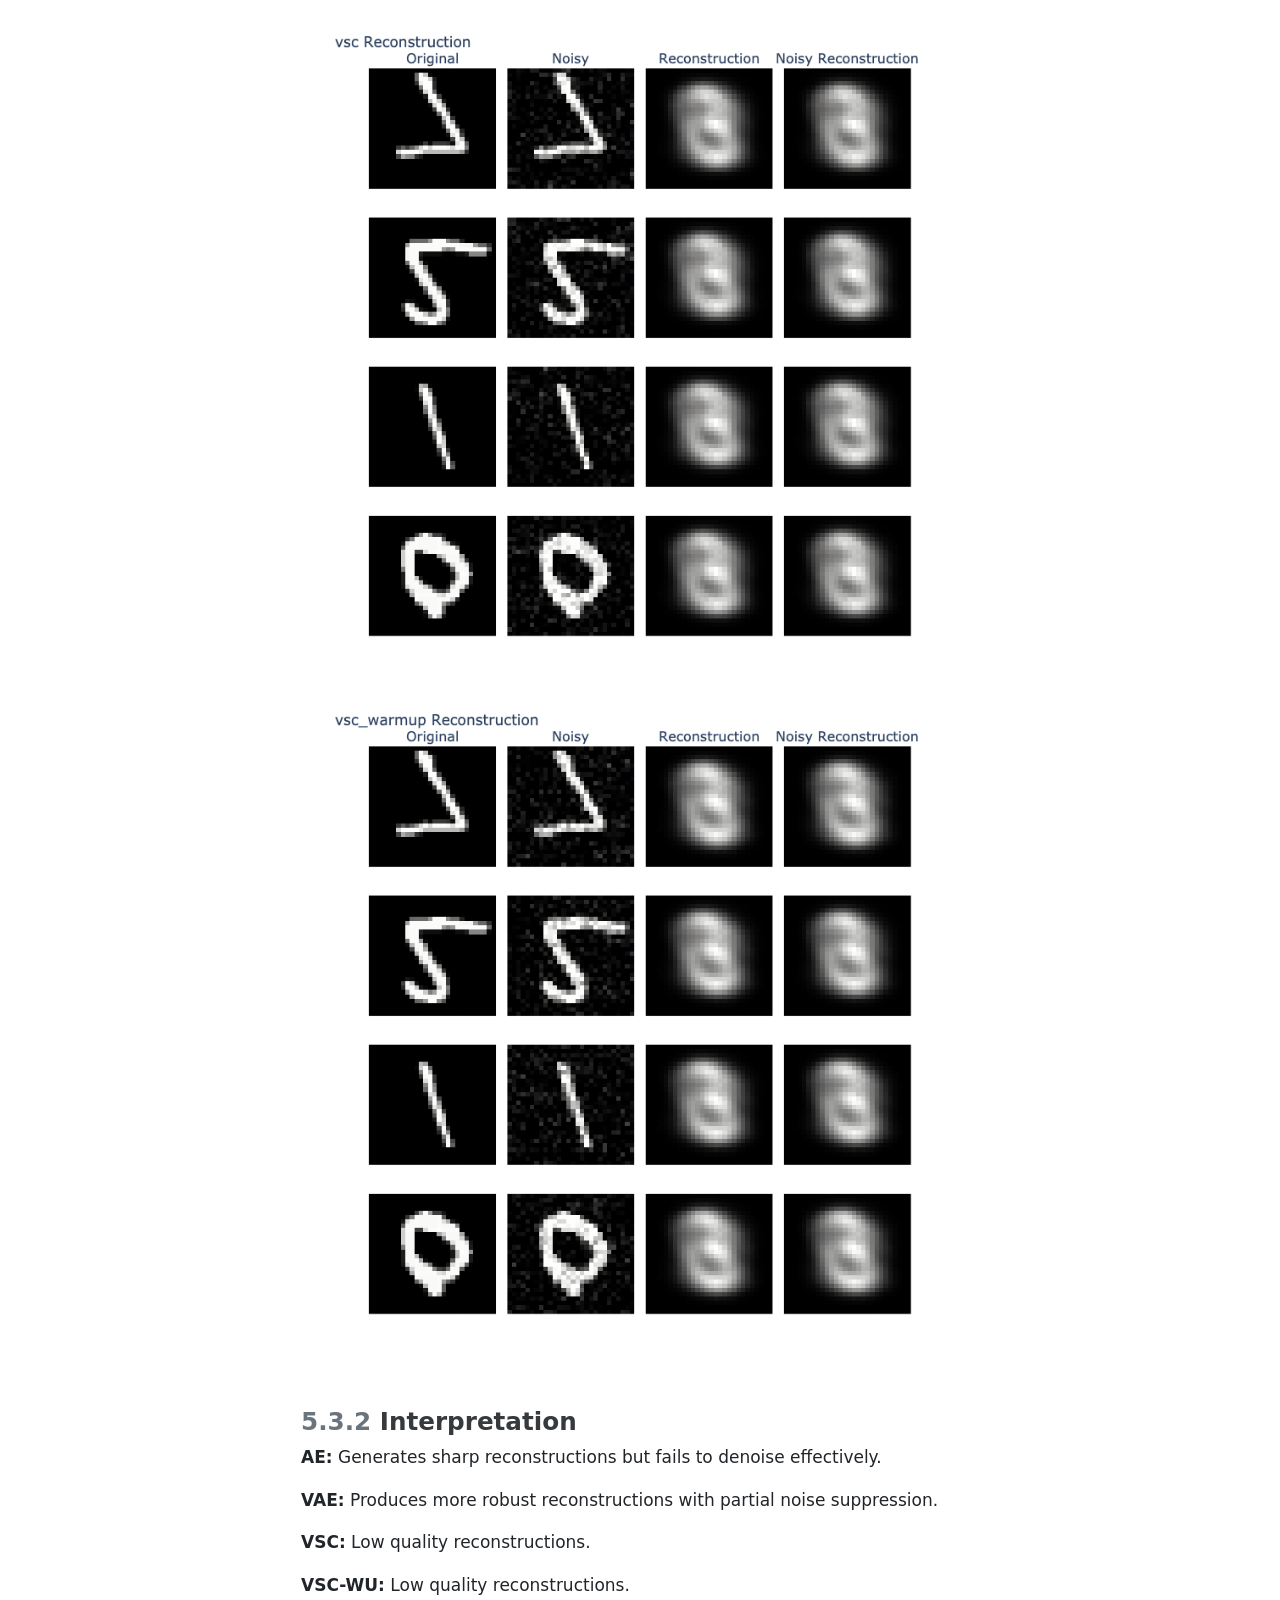
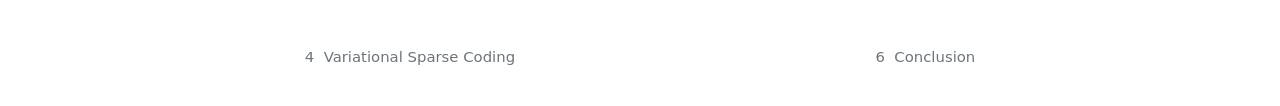
==== commit 6aa8d222: "documentation: web update" ====
--- a/docs/experiments.html
+++ b/docs/experiments.html
@@ -237,7 +237,7 @@
 <h3 data-number="5.2.2" class="anchored" data-anchor-id="interpretation-1"><span class="header-section-number">5.2.2</span> Interpretation</h3>
 <p><strong>AE:</strong> Shows dense activations across all dimensions, indicating non-selective feature encoding.</p>
 <p><strong>VAE:</strong> More balanced but still overlapping activations. No clear sparsity pattern.</p>
-<p><strong>VSC:</strong> Demonstrates clear sparsity. The two dimensions remain near zero, and not the same are selectively active depending on digits. This aligns with the spike-and-slab prior’s goal of feature disentanglement. More latent dimensions could help demonstrate posterior collapse.</p>
+<p><strong>VSC:</strong> Demonstrates clear sparsity. The two dimensions remain near zero, and not the same are selectively active depending on digits. This aligns with the spike-and-slab prior’s goal of feature disentanglement. More latent dimensions could help demonstrate posterior collapse. <em>Note: During our experiments, we didn’t find the authors’ tuning that prevented collapse with spike values ≠ 1.0</em></p>
 <p><strong>VSC-WU:</strong> Same as for VSC but with lower and more homogeonous values. More latent dimensions could help demonstrate that the warp-up strategy helps to avoid posterior collapse but it is not obvious here.</p>
 <hr>
 </section>
